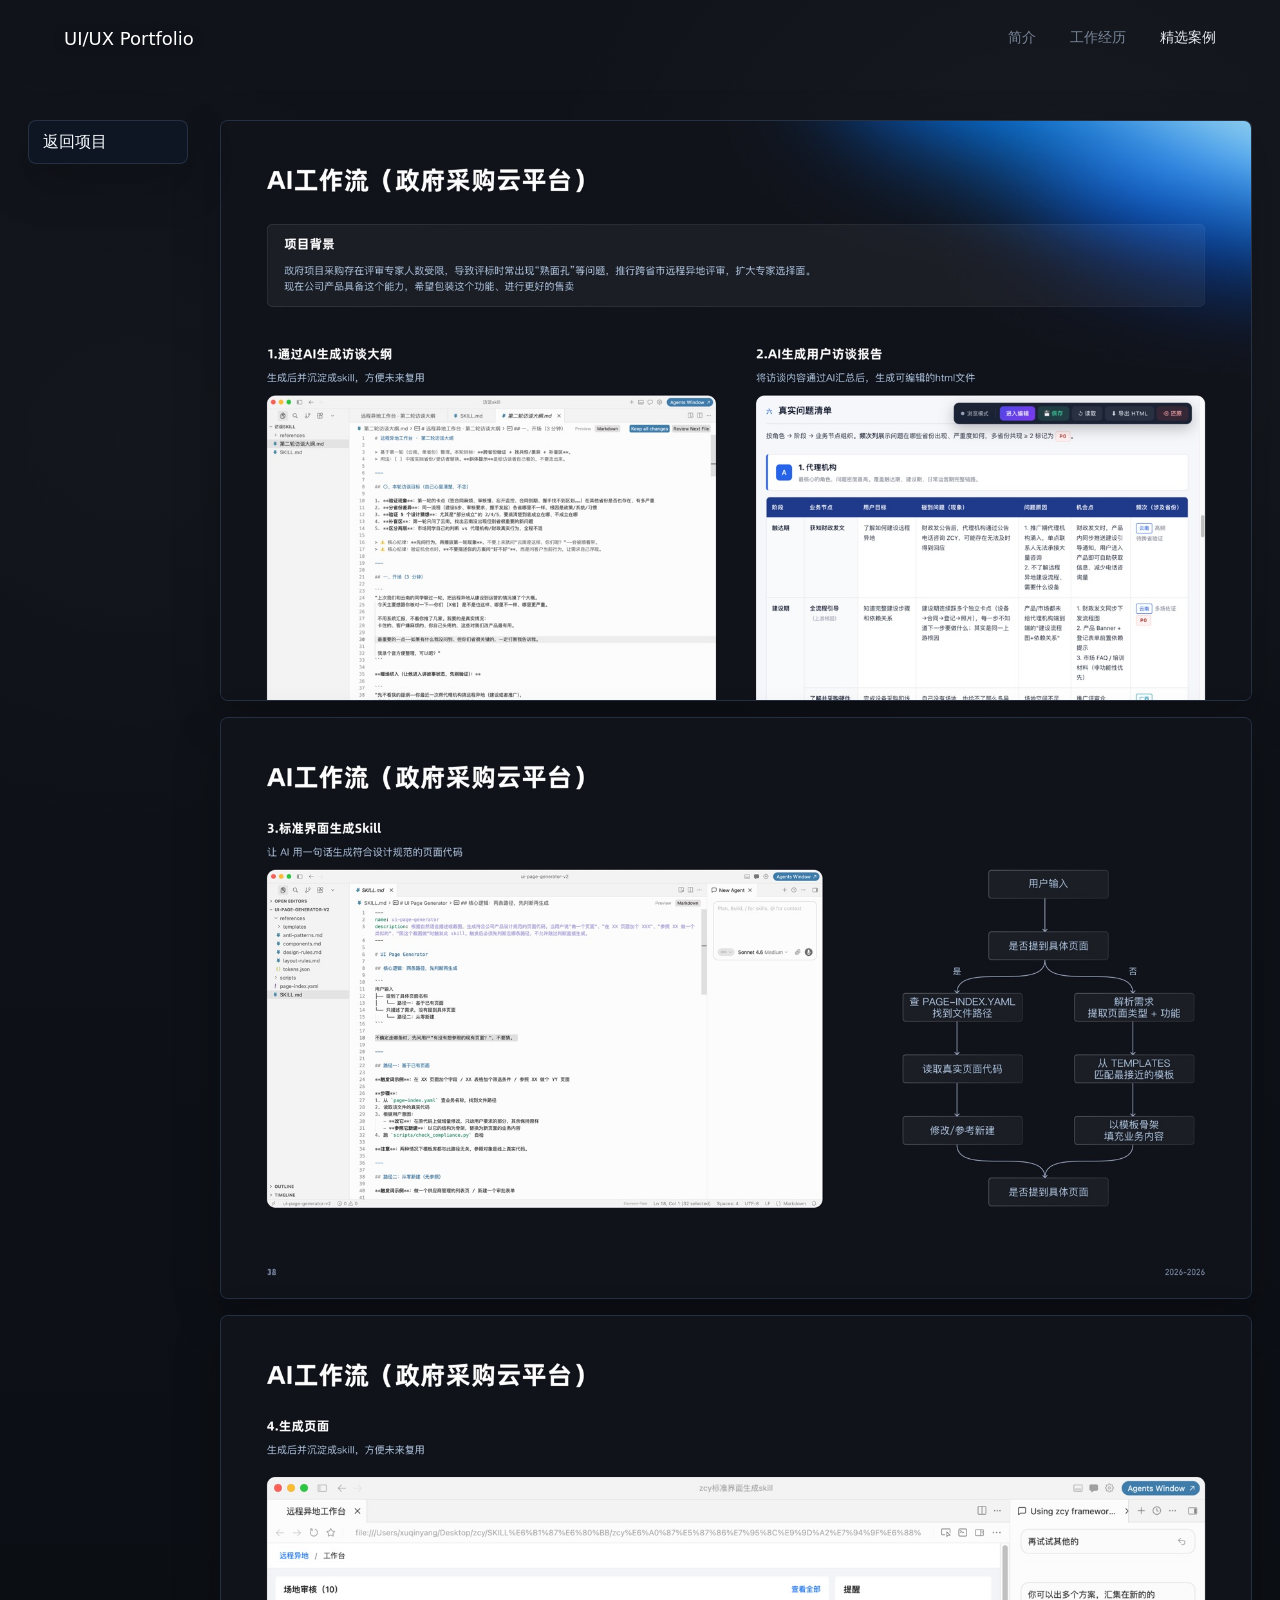
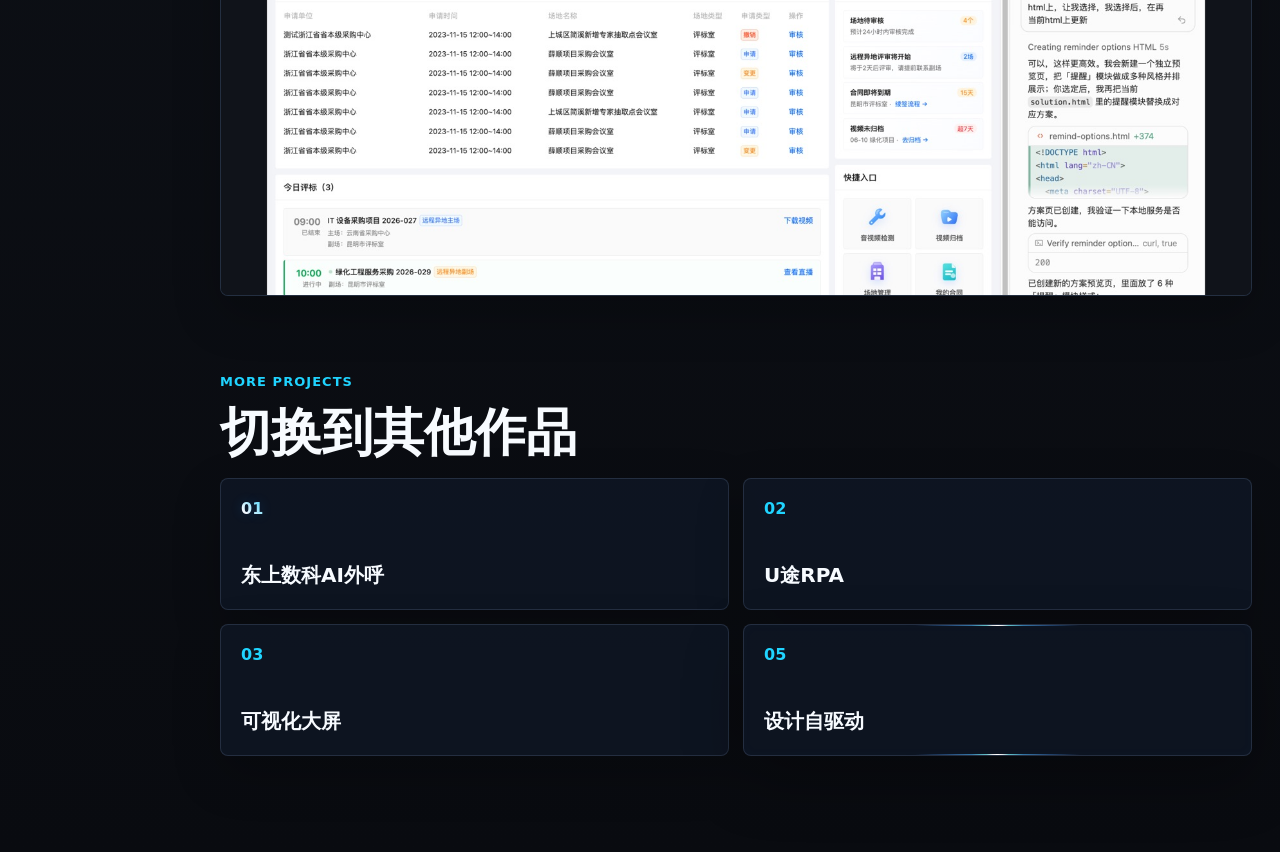
==== project-ai-workflow.html @ 40e62e9a "初始提交：作品集网站" ====
<!doctype html>
<html lang="zh-CN">
  <head>
    <meta charset="UTF-8" />
    <meta name="viewport" content="width=device-width, initial-scale=1.0" />
    <meta name="description" content="AI 工作流设计探索项目详情，展示 AI 生成、协作与提效场景中的体验设计思考。" />
    <title>AI 工作流设计探索｜徐钦阳作品集</title>
    <link rel="stylesheet" href="styles.css" />
  </head>
  <body>
    <div class="site-shell">
      <header class="topbar">
        <a class="brand" href="index.html#top" aria-label="返回首页"><strong>UI/UX Portfolio</strong></a>
        <button class="nav-toggle" type="button" aria-label="打开导航" aria-expanded="false"><span></span><span></span></button>
        <nav class="main-nav" aria-label="页面导航"><a href="index.html#profile">简介</a><a href="index.html#experience">工作经历</a><a href="index.html#cases" class="active">精选案例</a></nav>
      </header>

      <main class="project-page">
        <aside class="project-anchor" aria-label="案例章节">
          <a class="project-back" href="index.html#cases">返回项目</a>
        </aside>
        <div class="project-detail">
          <section class="project-section">
            <button class="project-image-frame" data-original="素材/31.png" type="button" id="project-name"><img src="assets/slides/31.jpg" alt="AI 工作流设计探索一" /></button>
            <button class="project-image-frame" data-original="素材/32.png" type="button"><img src="assets/slides/32.jpg" alt="AI 工作流设计探索二" loading="lazy" /></button>
            <button class="project-image-frame" data-original="素材/33.png" type="button"><img src="assets/slides/33.jpg" alt="AI 工作流设计探索三" loading="lazy" /></button>
          </section>

          <section class="project-switch" id="switch"><div><p class="eyebrow">More Projects</p><h2>切换到其他作品</h2></div><div class="project-switch-grid"><a class="project-switch-card" href="project-bot.html"><span class="gradient-number-preview">01</span><strong>东上数科AI外呼</strong></a><a class="project-switch-card" href="project-rpa.html"><span>02</span><strong>U途RPA</strong></a><a class="project-switch-card" href="project-dashboard.html"><span>03</span><strong>可视化大屏</strong></a><a class="project-switch-card is-next-project" href="project-design-driven.html"><span>05</span><strong>设计自驱动</strong></a></div></section>
        </div>
      </main>
    </div>
    <div class="lightbox" id="lightbox" aria-hidden="true"><button class="lightbox-close" type="button" aria-label="关闭预览">×</button><img alt="" /></div>
    <script src="script.js"></script>
  </body>
</html>
---- styles.css ----
:root {
  color-scheme: dark;
  --bg: #080c13;
  --bg-soft: #0d1420;
  --panel: rgba(16, 24, 39, 0.72);
  --panel-strong: rgba(20, 31, 51, 0.92);
  --line: rgba(156, 187, 226, 0.16);
  --text: #f7fbff;
  --muted: #9fb0c8;
  --subtle: #6f809b;
  --blue: #1d8cff;
  --cyan: #20d4ff;
  --green: #32d98b;
  --orange: #ff9f43;
  --radius: 8px;
  --max: 1180px;
  --hero-max: 1760px;
  --home-gutter: 64px;
  --home-content-max: var(--hero-max);
  --topbar-height: 76px;
  --nav-content-bottom: 56px;
  --project-top-gap: 64px;
  --project-start-top: calc(var(--nav-content-bottom) + var(--project-top-gap));
}

* {
  box-sizing: border-box;
}

html {
  scroll-behavior: smooth;
}

body {
  margin: 0;
  min-width: 320px;
  color: var(--text);
  background:
    radial-gradient(circle at 82% 12%, rgba(255, 255, 255, 0.035), transparent 34rem),
    radial-gradient(circle at 10% 18%, rgba(255, 255, 255, 0.018), transparent 26rem),
    linear-gradient(180deg, #10131a 0%, #0d1016 48%, #090b10 100%);
  font-family:
    Inter, ui-sans-serif, system-ui, -apple-system, BlinkMacSystemFont, "PingFang SC",
    "Microsoft YaHei", sans-serif;
  letter-spacing: 0;
}

button,
a {
  -webkit-tap-highlight-color: transparent;
}

button {
  font: inherit;
}

img {
  display: block;
  max-width: 100%;
}

.site-shell {
  overflow: clip;
}

.topbar {
  position: fixed;
  z-index: 20;
  top: 0;
  left: 0;
  width: 100%;
  height: var(--topbar-height);
  transform: none;
  display: flex;
  align-items: center;
  justify-content: space-between;
  padding: 0 var(--home-gutter);
  border: 0;
  border-radius: 0;
  background: transparent;
  backdrop-filter: blur(0) saturate(100%) contrast(100%);
  -webkit-backdrop-filter: blur(0) saturate(100%) contrast(100%);
  box-shadow: none;
  overflow: hidden;
  isolation: isolate;
  transition:
    background 240ms ease,
    backdrop-filter 240ms ease,
    -webkit-backdrop-filter 240ms ease,
    box-shadow 240ms ease;
}

.topbar::before,
.topbar::after {
  content: "";
  position: absolute;
  pointer-events: none;
}

.topbar::before {
  right: 0;
  bottom: 0;
  left: 0;
  z-index: 1;
  height: 1px;
  background: rgba(180, 214, 255, 0.14);
  opacity: 0;
  transition: opacity 240ms ease;
}

.topbar::after {
  z-index: -1;
  top: -48px;
  left: 30%;
  width: 40%;
  height: 84px;
  border-radius: 999px;
  background: rgba(255, 255, 255, 0.18);
  filter: blur(28px);
  opacity: 0.45;
  transition: opacity 240ms ease;
}

.topbar.is-scrolled {
  background:
    linear-gradient(115deg, rgba(255, 255, 255, 0.075), rgba(72, 128, 190, 0.08) 46%, rgba(24, 67, 132, 0.16)),
    rgba(8, 15, 25, 0.58);
  backdrop-filter: blur(34px) saturate(190%) contrast(112%);
  -webkit-backdrop-filter: blur(34px) saturate(190%) contrast(112%);
  box-shadow:
    0 24px 72px rgba(0, 0, 0, 0.36),
    0 8px 24px rgba(32, 212, 255, 0.06),
    inset 0 1px 0 rgba(180, 220, 255, 0.08),
    inset 0 0 34px rgba(107, 190, 255, 0.09);
}

.topbar.is-scrolled::before {
  opacity: 1;
}

.topbar:not(.is-scrolled)::after {
  opacity: 0;
}

.brand {
  display: inline-flex;
  align-items: center;
  color: var(--text);
  text-decoration: none;
}

.brand strong {
  display: block;
  color: #ffffff;
  font-size: 18px;
  font-weight: 500;
  text-shadow: 0 1px 12px rgba(0, 0, 0, 0.42);
}

.main-nav {
  display: flex;
  gap: 34px;
}

.main-nav a {
  position: relative;
  padding: 8px 0;
  color: rgba(159, 176, 200, 0.72);
  font-size: 14px;
  font-weight: 400;
  text-decoration: none;
  transition: color 180ms ease;
}

.button::before {
  content: "";
  position: absolute;
  z-index: 0;
  top: 50%;
  left: 50%;
  width: 168%;
  height: 230%;
  border-radius: inherit;
  background: linear-gradient(90deg, rgba(156, 247, 223, 0) 0%, rgba(156, 247, 223, 0.46) 42%, rgba(110, 156, 255, 0.56) 64%, rgba(135, 143, 255, 0) 100%);
  filter: blur(10px);
  opacity: 0;
  transform: translate(-50%, -50%) rotate(0deg);
  transition: opacity 220ms ease;
  pointer-events: none;
}

.main-nav a:hover,
.main-nav a.active {
  color: rgba(247, 251, 255, 0.94);
}

.button:hover::before,
.button.primary::before {
  opacity: 1;
  animation: button-light-spin 4.8s linear infinite;
}

.nav-toggle {
  display: none;
  width: 42px;
  height: 42px;
  border: 1px solid var(--line);
  border-radius: var(--radius);
  background: rgba(255, 255, 255, 0.05);
}

.nav-toggle span {
  display: block;
  width: 18px;
  height: 2px;
  margin: 5px auto;
  background: var(--text);
}

.section {
  width: min(calc(100% - (var(--home-gutter) * 2)), var(--home-content-max));
  margin: 0 auto;
  padding: 116px 0;
}

.scroll-anchor {
  position: relative;
  top: -96px;
  display: block;
  height: 0;
  visibility: hidden;
}

.hero {
  width: 100%;
  min-height: 100vh;
  display: flex;
  align-items: stretch;
  padding: 0;
}

.signal-hero {
  position: relative;
  isolation: isolate;
  display: grid;
  grid-template-columns: minmax(430px, 0.72fr) minmax(620px, 1.1fr);
  align-items: center;
  gap: clamp(28px, 4vw, 78px);
  width: min(calc(100% - (var(--home-gutter) * 2)), var(--home-content-max));
  min-height: 100vh;
  padding: 88px 0 68px;
}

.signal-copy {
  position: relative;
  z-index: 5;
  align-self: center;
  display: flex;
  flex-direction: column;
  justify-content: center;
  height: min(100%, calc(100vh - 140px));
  max-height: 760px;
  max-width: 680px;
}

.signal-pill {
  display: inline-flex;
  align-items: center;
  gap: 9px;
  min-height: 30px;
  padding: 0 12px;
  margin-bottom: 24px;
  border: 1px solid rgba(32, 212, 255, 0.22);
  border-radius: 999px;
  color: var(--cyan);
  background: rgba(32, 212, 255, 0.05);
}

.signal-pill span {
  width: 7px;
  height: 7px;
  border-radius: 50%;
  background: var(--cyan);
  box-shadow: 0 0 14px rgba(32, 212, 255, 0.7);
  animation: signal-live 1.8s ease-in-out infinite;
}

.signal-pill strong {
  font-size: 10px;
  font-weight: 900;
  letter-spacing: 0.18em;
}

.signal-copy h1 {
  margin: 0 0 28px;
  color: #f7fbff;
  font-size: 48px;
  line-height: 1.18;
  font-weight: 900;
  letter-spacing: 0.03em;
}

.signal-copy h1 span {
  color: transparent;
  background: linear-gradient(90deg, #f7fbff 0%, #eefaff 42%, #20d4ff 68%, #0b49c8 100%);
  -webkit-background-clip: text;
  background-clip: text;
  text-shadow: 0 0 18px rgba(32, 212, 255, 0.32);
}

.signal-tagline {
  margin: 0 0 28px;
  color: #dcecff;
  font-size: clamp(26px, 2.5vw, 38px);
  line-height: 1.25;
  font-weight: 800;
  letter-spacing: 0.08em;
}

.signal-intro {
  max-width: 520px;
  margin: 0 0 38px;
  color: rgba(159, 176, 200, 0.68);
  font-size: 16px;
  font-weight: 300;
  line-height: 1.62;
}

.signal-actions {
  display: flex;
  flex-wrap: wrap;
  gap: 18px;
  margin-bottom: 0;
}

.signal-actions .button,
.signal-explode {
  min-height: 48px;
  padding: 0 24px;
  border-radius: 4px;
  font-size: 14px;
  font-weight: 400;
  letter-spacing: 0.12em;
  cursor: pointer;
}

.signal-explode {
  border-color: rgba(32, 212, 255, 0.44);
  color: var(--blue);
  background: transparent;
}

.signal-explode:hover {
  color: #031017;
  background: var(--cyan);
}

.signal-proof {
  position: absolute;
  right: 0;
  bottom: 16px;
  left: 0;
  display: flex;
  align-items: baseline;
  justify-content: space-between;
  gap: 16px;
  width: 100%;
  max-width: 520px;
  padding-top: 0;
  margin: 0;
  border-top: 0;
  color: rgba(111, 128, 155, 0.58);
  font-size: 9px;
  font-weight: 400;
  line-height: 1;
  letter-spacing: 0.2em;
  text-transform: uppercase;
}

.signal-stage {
  position: relative;
  transform: translateX(24px);
  display: flex;
  align-items: center;
  justify-content: center;
  height: min(84vh, 860px);
  min-height: 620px;
  border: 0;
  border-radius: 0;
  background: transparent;
  box-shadow: none;
  overflow: visible;
}

.signal-webgl,
.signal-stage-halo,
.signal-stage-grid,
.signal-stage-axis,
.signal-hud {
  position: absolute;
}

.signal-webgl {
  position: absolute;
  inset: 0 -6vw;
  z-index: 2;
  width: auto;
  height: 100%;
  cursor: crosshair;
  pointer-events: none;
}

.signal-webgl canvas {
  width: 100% !important;
  height: 100% !important;
}

.signal-frame {
  position: relative;
  z-index: 4;
  width: min(100%, calc(100vh - 140px));
  max-width: 760px;
  aspect-ratio: 1 / 1;
  border: 1px solid rgba(255, 255, 255, 0.055);
  border-radius: 12px;
  background: transparent;
  overflow: visible;
}

.signal-frame::before,
.signal-frame::after {
  content: "";
  position: absolute;
  pointer-events: none;
  background: rgba(255, 255, 255, 0.025);
}

.signal-frame::before {
  top: 50%;
  left: 0;
  width: 100%;
  height: 1px;
}

.signal-frame::after {
  top: 0;
  left: 50%;
  width: 1px;
  height: 100%;
}

.signal-hud i {
  display: inline-block;
  width: 6px;
  height: 6px;
  border-radius: 50%;
  background: var(--cyan);
}

.signal-stage-grid {
  left: -18%;
  right: -18%;
  bottom: -18%;
  z-index: 2;
  height: 46%;
  background-image:
    linear-gradient(rgba(99, 178, 220, 0.08) 1px, transparent 1px),
    linear-gradient(90deg, rgba(99, 178, 220, 0.08) 1px, transparent 1px);
  background-size: 52px 52px;
  transform: perspective(980px) rotateX(72deg);
  transform-origin: center top;
  mask-image: radial-gradient(ellipse at 50% 50%, black 0%, transparent 70%);
}

.signal-stage-axis {
  z-index: 2;
  pointer-events: none;
  background: rgba(122, 195, 230, 0.06);
  mask-image: linear-gradient(90deg, transparent, black 38%, black 62%, transparent);
}

.signal-stage-axis-x {
  top: 50%;
  left: 0;
  width: 100%;
  height: 1px;
}

.signal-stage-axis-y {
  top: 0;
  left: 50%;
  width: 1px;
  height: 100%;
}

.signal-hud {
  z-index: 5;
  pointer-events: none;
  color: var(--muted);
  font-size: 9px;
  letter-spacing: 0.2em;
  text-transform: uppercase;
}

.signal-hud strong,
.signal-hud span {
  display: block;
}

.signal-hud strong {
  margin-top: 5px;
  color: var(--text);
  font-size: 11px;
  letter-spacing: 0.18em;
}

.signal-hud-top {
  top: 22px;
  left: 24px;
  display: flex;
  align-items: center;
  gap: 10px;
  font-size: 11px;
}

.signal-live-dot {
  width: 7px;
  height: 7px;
  border-radius: 50%;
  background: var(--cyan);
  box-shadow: 0 0 16px rgba(69, 207, 255, 0.72);
  animation: signal-live 1.8s ease-in-out infinite;
}

.signal-hud-footer {
  left: 0;
  right: 0;
  bottom: 0;
  display: flex;
  justify-content: space-between;
  padding: 16px;
  border-top: 0;
  color: rgba(111, 128, 155, 0.58);
  font-size: 9px;
}

.eyebrow {
  margin: 0 0 16px;
  color: var(--cyan);
  font-size: 13px;
  font-weight: 800;
  letter-spacing: 0.08em;
  text-transform: uppercase;
}

h1,
h2,
h3,
p {
  margin-top: 0;
}

h1 {
  margin-bottom: 28px;
  font-size: clamp(64px, 6.2vw, 112px);
  line-height: 1.02;
  letter-spacing: 0;
}

h2 {
  margin-bottom: 16px;
  font-size: clamp(30px, 4vw, 56px);
  line-height: 1.08;
  letter-spacing: 0;
}

h3 {
  margin-bottom: 18px;
  font-size: 22px;
}

.hero-intro,
.section-heading p,
.case-summary,
.highlight-card p,
.timeline-card p,
.contact dl {
  color: var(--muted);
  line-height: 1.8;
}

.hero-intro {
  max-width: 620px;
  font-size: 15px;
}

.hero-tags,
.case-tags,
.skill-list {
  display: flex;
  flex-wrap: wrap;
  gap: 10px;
}

.hero-tags span,
.case-tags span,
.skill-list span {
  border: 1px solid var(--line);
  border-radius: var(--radius);
  color: #c5d6ed;
  background: rgba(255, 255, 255, 0.05);
}

.hero-tags span {
  padding: 10px 14px;
}

.hero-actions {
  display: flex;
  flex-wrap: wrap;
  gap: 12px;
  margin-top: 0;
}

.button {
  position: relative;
  isolation: isolate;
  overflow: hidden;
  display: inline-flex;
  align-items: center;
  min-height: 46px;
  padding: 0 18px;
  border: 1px solid var(--line);
  border-radius: var(--radius);
  color: var(--text);
  text-decoration: none;
  transition:
    border-color 220ms ease,
    background 220ms ease,
    box-shadow 220ms ease,
    transform 220ms ease;
}

.button.primary {
  border-color: rgba(32, 212, 255, 0.56);
  background: linear-gradient(135deg, var(--blue), #0fbde3);
  box-shadow: 0 16px 36px rgba(29, 140, 255, 0.26);
}

.button.ghost {
  background: rgba(255, 255, 255, 0.05);
}

.button:hover {
  transform: translateY(-2px);
  border-color: rgba(176, 222, 255, 0.34);
}

@keyframes button-light-spin {
  to {
    transform: translate(-50%, -50%) rotate(360deg);
  }
}

@keyframes signal-live {
  0%,
  100% {
    opacity: 0.42;
    transform: scale(0.88);
  }
  50% {
    opacity: 1;
    transform: scale(1.12);
  }
}

@keyframes experience-scan {
  0%,
  100% {
    left: -38%;
    opacity: 0;
  }
  18%,
  72% {
    opacity: 0.7;
  }
  92% {
    left: 104%;
    opacity: 0;
  }
}

@keyframes experience-rise {
  to {
    opacity: 1;
    transform: translateY(0);
  }
}

@media (prefers-reduced-motion: reduce) {
  .button:hover::before,
  .button.primary::before,
  .experience-shell.visible .experience-item {
    animation: none;
  }

  .experience-item {
    opacity: 1;
    transform: none;
  }
}

.image-frame,
.profile-shot,
.contact-card,
.gallery-item {
  width: 100%;
  padding: 0;
  border: 1px solid var(--line);
  border-radius: var(--radius);
  color: inherit;
  background: var(--panel);
  cursor: zoom-in;
  overflow: hidden;
  box-shadow: 0 24px 60px rgba(0, 0, 0, 0.32);
}

.image-frame img,
.profile-shot img,
.contact-card img {
  width: 100%;
  aspect-ratio: 16 / 9;
  object-fit: cover;
}

.hero-cover {
  position: relative;
  width: 100%;
  min-height: 100vh;
  border: 0;
  border-radius: 0;
  background:
    radial-gradient(circle at 80% 8%, rgba(29, 140, 255, 0.14), transparent 26rem),
    linear-gradient(180deg, #080d15 0%, #070b12 100%);
  overflow: hidden;
  box-shadow: none;
}

.hero-cover.reveal {
  opacity: 1;
  transform: none;
}

.hero-cover::after {
  content: "";
  position: absolute;
  inset: 0;
  pointer-events: none;
  background:
    linear-gradient(180deg, rgba(255, 255, 255, 0.035), transparent 18%),
    radial-gradient(circle at 12% 16%, rgba(255, 255, 255, 0.08), transparent 18rem);
}

.cover-art {
  position: absolute;
  top: 0;
  left: 0;
  width: 64%;
  height: 100%;
  background:
    radial-gradient(circle at 6% 4%, rgba(222, 255, 255, 0.98), rgba(126, 218, 248, 0.84) 20%, transparent 43%),
    radial-gradient(circle at 40% 62%, rgba(15, 87, 215, 0.92), transparent 49%),
    linear-gradient(112deg, #77e7ff 0%, #178cff 36%, #0640b9 62%, #080d15 100%);
  overflow: hidden;
}

.cover-art::before {
  content: "";
  position: absolute;
  inset: 0;
  background:
    linear-gradient(90deg, transparent 0%, rgba(8, 13, 21, 0.2) 58%, rgba(8, 13, 21, 0.88) 100%),
    radial-gradient(ellipse at 8% 36%, rgba(225, 255, 255, 0.24), transparent 40%);
}

.cover-art::after {
  content: "";
  position: absolute;
  right: -13%;
  bottom: -15%;
  width: 58%;
  height: 74%;
  border-radius: 50%;
  border: 1px solid rgba(187, 220, 255, 0.1);
  transform: rotate(-24deg);
  box-shadow:
    -18px -18px 0 rgba(187, 220, 255, 0.055),
    -36px -36px 0 rgba(187, 220, 255, 0.045),
    -54px -54px 0 rgba(187, 220, 255, 0.038),
    -72px -72px 0 rgba(187, 220, 255, 0.032),
    -90px -90px 0 rgba(187, 220, 255, 0.026),
    -108px -108px 0 rgba(187, 220, 255, 0.022),
    -126px -126px 0 rgba(187, 220, 255, 0.018);
}

.cover-grid {
  position: absolute;
  right: -6%;
  bottom: -12%;
  width: 44%;
  height: 70%;
  opacity: 0.26;
  transform: rotate(-19deg);
  background-image:
    linear-gradient(rgba(184, 218, 255, 0.18) 1px, transparent 1px),
    linear-gradient(90deg, rgba(184, 218, 255, 0.16) 1px, transparent 1px);
  background-size: 28px 28px;
  mask-image: radial-gradient(ellipse at 50% 50%, black 0%, transparent 72%);
}

.cover-title {
  position: absolute;
  z-index: 2;
  top: 34%;
  left: 47.6%;
  color: var(--text);
}

.cover-title .eyebrow {
  display: none;
}

.cover-title h1 {
  margin: 0 0 36px;
  font-size: clamp(72px, 5.8vw, 112px);
  line-height: 1;
  font-weight: 900;
  color: #ffffff;
  -webkit-text-stroke: 1px rgba(255, 255, 255, 0.16);
  text-shadow:
    0 0 1px rgba(255, 255, 255, 0.9),
    0 18px 48px rgba(0, 0, 0, 0.52);
  white-space: nowrap;
}

.cover-subtitle {
  margin: 0;
  color: rgba(255, 255, 255, 0.96);
  -webkit-text-stroke: 0.4px rgba(255, 255, 255, 0.12);
  font-size: clamp(42px, 3.45vw, 66px);
  line-height: 1.1;
  font-weight: 500;
  white-space: nowrap;
  text-shadow: 0 16px 42px rgba(0, 0, 0, 0.36);
}

.cover-qr {
  position: absolute;
  top: 16%;
  right: 6.2%;
  width: 94px;
  height: 94px;
  display: grid;
  grid-template-columns: repeat(2, 1fr);
  gap: 8px;
  padding: 8px;
  opacity: 0.82;
  background:
    linear-gradient(90deg, rgba(180, 220, 255, 0.75) 2px, transparent 2px),
    linear-gradient(rgba(180, 220, 255, 0.75) 2px, transparent 2px);
  background-size: 12px 12px;
  filter: drop-shadow(0 0 12px rgba(126, 196, 255, 0.18));
}

.cover-qr span {
  border: 4px solid rgba(191, 224, 255, 0.9);
  box-shadow: inset 0 0 0 4px #0b1018;
}

.cover-year,
.cover-contact {
  position: absolute;
  z-index: 2;
  bottom: 10.6%;
  color: rgba(159, 176, 200, 0.82);
  font-size: 15px;
  font-weight: 700;
}

.cover-year {
  left: 5.6%;
}

.cover-contact {
  right: 6.2%;
  display: flex;
  gap: 168px;
}

.hero-summary {
  position: absolute;
  z-index: 2;
  left: 58%;
  right: 25%;
  bottom: 12.3%;
  display: none;
  align-items: center;
  justify-content: flex-start;
  opacity: 0.5;
}

.hero-summary .hero-intro {
  position: absolute;
  width: 1px;
  height: 1px;
  padding: 0;
  margin: -1px;
  overflow: hidden;
  clip: rect(0, 0, 0, 0);
  white-space: nowrap;
  border: 0;
}

.hero-summary .hero-tags {
  display: none;
}

.hero-summary .button {
  min-height: 40px;
  padding: 0 14px;
  background: rgba(12, 18, 28, 0.42);
  backdrop-filter: blur(12px);
  -webkit-backdrop-filter: blur(12px);
  font-size: 13px;
}

.hero-summary .button.primary {
  border-color: rgba(32, 212, 255, 0.34);
  background: rgba(29, 140, 255, 0.28);
  box-shadow: none;
}

.overview {
  padding-top: 96px;
}

.section-heading {
  max-width: 780px;
  margin-bottom: 34px;
}

.experience-shell {
  position: relative;
  min-height: auto;
  padding: 0;
  border: 0;
  border-radius: var(--radius);
  background: transparent;
  box-shadow: none;
  overflow: visible;
}

.experience-list {
  position: relative;
  z-index: 1;
  display: grid;
  grid-template-columns: repeat(4, minmax(0, 1fr));
  gap: 16px;
}

.experience-item {
  position: relative;
  min-width: 0;
  min-height: 284px;
  display: flex;
  flex-direction: column;
  padding: 22px;
  border: 1px solid rgba(177, 218, 255, 0.12);
  border-radius: 8px;
  background:
    linear-gradient(180deg, rgba(255, 255, 255, 0.055), transparent 34%),
    rgba(11, 17, 28, 0.62);
  box-shadow:
    inset 0 1px 0 rgba(255, 255, 255, 0.08),
    0 18px 44px rgba(0, 0, 0, 0.24);
  opacity: 0;
  transform: translateY(22px) scale(0.98);
  overflow: hidden;
  transition:
    border-color 220ms ease,
    box-shadow 220ms ease,
    transform 220ms ease,
    background 220ms ease;
}

.experience-item::before {
  content: "";
  position: absolute;
  inset: 0;
  background:
    radial-gradient(circle at 24px 24px, color-mix(in srgb, var(--accent) 24%, transparent), transparent 9rem),
    linear-gradient(135deg, color-mix(in srgb, var(--accent) 18%, transparent), transparent 42%);
  opacity: 0.52;
  pointer-events: none;
}

.experience-item::after {
  content: "";
  position: absolute;
  right: 16px;
  bottom: 16px;
  width: 42%;
  height: 1px;
  background: linear-gradient(90deg, transparent, color-mix(in srgb, var(--accent) 70%, white 10%));
  opacity: 0.52;
}

.experience-shell.visible .experience-item {
  animation: experience-rise 760ms cubic-bezier(0.2, 0.9, 0.2, 1) forwards;
}

.experience-shell.visible .experience-item:nth-child(2) {
  animation-delay: 100ms;
}

.experience-shell.visible .experience-item:nth-child(3) {
  animation-delay: 200ms;
}

.experience-shell.visible .experience-item:nth-child(4) {
  animation-delay: 300ms;
}

.experience-index {
  position: relative;
  z-index: 1;
  display: flex;
  align-items: center;
  justify-content: space-between;
  gap: 14px;
  margin-bottom: 34px;
}

.experience-index span {
  color: color-mix(in srgb, var(--accent) 84%, white 16%);
  font-size: 13px;
  font-weight: 900;
  letter-spacing: 0.18em;
}

.experience-index strong {
  color: rgba(221, 235, 255, 0.7);
  font-size: 13px;
  font-weight: 800;
}

.experience-item h3 {
  position: relative;
  z-index: 1;
  margin: 0 0 18px;
  color: rgba(255, 255, 255, 0.9);
  font-size: clamp(19px, 1.4vw, 24px);
  line-height: 1.28;
}

.experience-item ol {
  position: relative;
  z-index: 1;
  display: grid;
  gap: 10px;
  padding: 0;
  margin: 0;
  list-style: none;
}

.experience-item li {
  color: rgba(201, 213, 232, 0.82);
  font-size: 14px;
  line-height: 1.62;
}

.experience-item li::before {
  content: "";
  display: inline-block;
  width: 5px;
  height: 5px;
  margin-right: 8px;
  border-radius: 50%;
  background: color-mix(in srgb, var(--accent) 74%, white 12%);
  box-shadow: 0 0 14px color-mix(in srgb, var(--accent) 54%, transparent);
  vertical-align: 2px;
}

.experience-item:hover {
  transform: translateY(-6px);
  border-color: color-mix(in srgb, var(--accent) 44%, rgba(255, 255, 255, 0.18));
  background:
    linear-gradient(180deg, rgba(255, 255, 255, 0.08), transparent 38%),
    rgba(13, 21, 34, 0.78);
  box-shadow:
    inset 0 1px 0 rgba(255, 255, 255, 0.12),
    0 28px 68px rgba(0, 0, 0, 0.34),
    0 0 42px color-mix(in srgb, var(--accent) 18%, transparent);
}

.experience-item:hover h3 {
  color: #ffffff;
}

.highlight-card,
.case-card,
.case-panel {
  border: 1px solid var(--line);
  border-radius: var(--radius);
  background: var(--panel);
  box-shadow: 0 22px 58px rgba(0, 0, 0, 0.24);
}

.case-tags span {
  padding: 9px 12px;
  font-size: 13px;
}

.project-grid {
  display: grid;
  grid-template-columns: repeat(2, minmax(0, 1fr));
  gap: 20px;
}

.project-card {
  position: relative;
  min-height: 360px;
  display: flex;
  flex-direction: column;
  justify-content: flex-start;
  padding: 32px;
  border: 1px solid rgba(166, 195, 232, 0.14);
  border-radius: var(--radius);
  color: var(--text);
  text-decoration: none;
  background:
    linear-gradient(145deg, rgba(255, 255, 255, 0.075), rgba(255, 255, 255, 0.018) 32%, rgba(32, 212, 255, 0.035) 100%),
    rgba(11, 17, 28, 0.86);
  overflow: hidden;
  box-shadow:
    inset 0 1px 0 rgba(255, 255, 255, 0.09),
    0 24px 60px rgba(0, 0, 0, 0.32);
  transition:
    border-color 220ms ease,
    background 220ms ease,
    transform 220ms ease,
    box-shadow 220ms ease;
}

.project-card:hover {
  transform: translateY(-4px);
  border-color: color-mix(in srgb, var(--accent, var(--cyan)) 48%, rgba(255, 255, 255, 0.18));
  background:
    linear-gradient(145deg, rgba(255, 255, 255, 0.095), rgba(255, 255, 255, 0.022) 34%, color-mix(in srgb, var(--accent, var(--cyan)) 8%, transparent) 100%),
    rgba(12, 19, 31, 0.92);
  box-shadow:
    inset 0 1px 0 rgba(255, 255, 255, 0.12),
    0 28px 78px rgba(0, 0, 0, 0.44),
    0 0 52px color-mix(in srgb, var(--accent, var(--cyan)) 16%, transparent);
}

.project-card::before {
  content: "";
  position: absolute;
  z-index: 0;
  pointer-events: none;
}

.project-card::before {
  right: 24px;
  bottom: 24px;
  width: min(44%, 240px);
  aspect-ratio: 1;
  border: 1px solid rgba(207, 224, 244, 0.12);
  border-radius: 50%;
  background:
    linear-gradient(rgba(207, 224, 244, 0.07) 1px, transparent 1px),
    linear-gradient(90deg, rgba(207, 224, 244, 0.07) 1px, transparent 1px);
  background-size: 22px 22px;
  mask-image: linear-gradient(135deg, transparent 0%, black 28%, black 68%, transparent 100%);
  opacity: 0.42;
}

.project-card .project-meta,
.project-card h3,
.project-card p,
.project-card .project-tags {
  position: relative;
  z-index: 1;
}

.project-meta {
  display: flex;
  align-items: flex-start;
  justify-content: space-between;
  gap: 28px;
  margin-bottom: clamp(32px, 3.6vw, 46px);
  color: color-mix(in srgb, var(--accent, var(--cyan)) 74%, #ffffff 10%);
  font-size: 16px;
  font-weight: 400;
  line-height: 1.45;
  text-transform: uppercase;
}

.project-meta span:first-child {
  color: rgba(201, 213, 232, 0.58);
  font-size: inherit;
  font-weight: inherit;
  line-height: inherit;
  letter-spacing: 0;
}

.project-meta span:last-child {
  max-width: 220px;
  color: rgba(201, 213, 232, 0.58);
  font-size: inherit;
  font-weight: inherit;
  line-height: inherit;
  text-align: right;
}

.project-card h3 {
  max-width: 620px;
  margin-bottom: 18px;
  color: #ffffff;
  font-size: 32px;
  line-height: 1.08;
  letter-spacing: 0;
}

.project-card p {
  max-width: 620px;
  margin-bottom: 24px;
  color: rgba(201, 213, 232, 0.76);
  font-size: 16px;
  line-height: 1.78;
}

.project-tags {
  display: flex;
  flex-wrap: wrap;
  gap: 10px;
  margin-top: 0;
}

.project-tags span {
  padding: 9px 12px;
  border: 1px solid rgba(201, 213, 232, 0.14);
  border-radius: 2px;
  color: rgba(230, 242, 255, 0.84);
  background: rgba(255, 255, 255, 0.055);
  font-size: 12px;
}

.case-tabs {
  display: grid;
  grid-template-columns: repeat(3, 1fr);
  gap: 14px;
  margin-bottom: 34px;
}

.case-tab {
  padding: 18px;
  border: 1px solid var(--line);
  border-radius: var(--radius);
  color: var(--muted);
  text-align: left;
  background: rgba(255, 255, 255, 0.04);
  cursor: pointer;
}

.case-tab strong,
.case-tab span {
  display: block;
}

.case-tab strong {
  margin-bottom: 7px;
  color: var(--text);
  font-size: 17px;
}

.case-tab span {
  font-size: 13px;
}

.case-tab.active {
  border-color: rgba(32, 212, 255, 0.52);
  background: linear-gradient(135deg, rgba(29, 140, 255, 0.3), rgba(255, 255, 255, 0.05));
}

.case-list {
  display: grid;
  gap: 42px;
}

.case-card {
  display: grid;
  grid-template-columns: minmax(280px, 0.48fr) minmax(0, 1fr);
  gap: 0;
  overflow: hidden;
}

.case-sidebar {
  padding: 32px;
  border-right: 1px solid var(--line);
  background: rgba(255, 255, 255, 0.035);
}

.case-number {
  color: var(--cyan);
  font-weight: 800;
}

.case-meta {
  display: grid;
  gap: 12px;
  margin: 24px 0;
}

.case-meta div {
  display: flex;
  justify-content: space-between;
  gap: 18px;
  padding-bottom: 12px;
  border-bottom: 1px solid var(--line);
  color: var(--muted);
  font-size: 14px;
}

.case-meta strong {
  color: var(--text);
  text-align: right;
}

.case-content {
  padding: 32px;
}

.case-hero-grid {
  display: grid;
  grid-template-columns: 1fr 0.65fr;
  gap: 16px;
  align-items: stretch;
  margin-bottom: 18px;
}

.case-main-image,
.crop-card {
  position: relative;
  min-height: 280px;
  border: 1px solid var(--line);
  border-radius: var(--radius);
  overflow: hidden;
  background: #101722;
  cursor: zoom-in;
}

.case-main-image img,
.crop-card img {
  width: 100%;
  height: 100%;
  object-fit: cover;
}

.case-main-image img {
  aspect-ratio: 16 / 9;
}

.crop-card img {
  position: absolute;
  inset: 0;
  max-width: none;
}

.crop-card figcaption,
.case-main-image span,
.gallery-item span {
  position: absolute;
  left: 12px;
  bottom: 12px;
  padding: 7px 10px;
  border-radius: var(--radius);
  color: var(--text);
  background: rgba(6, 10, 17, 0.76);
  backdrop-filter: blur(10px);
  font-size: 12px;
}

.highlight-grid {
  display: grid;
  grid-template-columns: repeat(3, 1fr);
  gap: 14px;
  margin-top: 20px;
}

.highlight-card {
  padding: 20px;
}

.highlight-card b {
  display: inline-flex;
  margin-bottom: 10px;
  color: var(--cyan);
}

.highlight-card p {
  margin-bottom: 0;
  font-size: 14px;
}

.process-strip {
  display: grid;
  grid-template-columns: repeat(4, 1fr);
  gap: 12px;
  margin-top: 18px;
}

.process-strip button {
  position: relative;
  min-height: 110px;
  padding: 0;
  border: 1px solid var(--line);
  border-radius: var(--radius);
  background: #101722;
  overflow: hidden;
  cursor: zoom-in;
}

.process-strip img {
  width: 100%;
  height: 100%;
  object-fit: cover;
}

.process-strip span {
  position: absolute;
  left: 8px;
  bottom: 8px;
  padding: 5px 8px;
  border-radius: var(--radius);
  color: var(--text);
  background: rgba(6, 10, 17, 0.72);
  font-size: 12px;
}

.gallery-grid {
  display: grid;
  grid-template-columns: repeat(4, 1fr);
  gap: 16px;
}

.gallery-item {
  position: relative;
  aspect-ratio: 16 / 9;
}

.gallery-item img {
  width: 100%;
  height: 100%;
  object-fit: cover;
  transition: transform 220ms ease;
}

.gallery-item:hover img {
  transform: scale(1.035);
}

.contact {
  min-height: 78vh;
  display: grid;
  grid-template-columns: minmax(0, 0.75fr) minmax(360px, 1fr);
  gap: 42px;
  align-items: center;
}

.contact h2 {
  max-width: 620px;
  font-size: clamp(44px, 7vw, 96px);
}

.contact dl {
  display: grid;
  gap: 12px;
  margin: 36px 0 0;
  font-size: 20px;
}

.contact dl div {
  display: flex;
  gap: 14px;
}

.contact dt {
  color: var(--subtle);
}

.contact dd {
  margin: 0;
  color: var(--text);
}

.project-page {
  width: calc(100% - 56px);
  display: grid;
  grid-template-columns: 160px minmax(0, 1fr);
  gap: 32px;
  margin: 0 auto;
  padding: var(--project-start-top) 0 96px;
}

.project-anchor {
  position: sticky;
  top: var(--project-start-top);
  align-self: start;
  display: grid;
  gap: 14px;
}

.project-back,
.project-anchor nav,
.project-image-frame,
.project-switch-card {
  border: 1px solid var(--line);
  border-radius: var(--radius);
  background: var(--panel);
  box-shadow: 0 18px 48px rgba(0, 0, 0, 0.22);
}

.project-back {
  display: inline-flex;
  align-items: center;
  min-height: 44px;
  padding: 0 14px;
  color: var(--text);
  text-decoration: none;
}

.project-anchor nav {
  display: grid;
  padding: 10px;
}

.project-anchor a {
  border-radius: var(--radius);
}

.project-anchor-group {
  padding: 11px 12px;
  color: var(--muted);
  font-size: 14px;
  font-weight: 400;
  letter-spacing: 0;
}

.project-anchor nav a {
  padding: 11px 12px;
  color: var(--muted);
  font-size: 14px;
  text-decoration: none;
}

.project-anchor nav a:hover,
.project-anchor nav a.active {
  color: var(--text);
  background: rgba(82, 116, 163, 0.14);
  box-shadow: inset 0 1px 0 rgba(150, 205, 255, 0.05);
}

.project-anchor nav a:hover {
  background: rgba(82, 116, 163, 0.18);
}

.project-anchor nav a.project-anchor-child {
  padding-left: 36px;
}

.project-detail {
  display: grid;
  gap: 30px;
}

.project-section {
  display: grid;
  gap: 16px;
  scroll-margin-top: 108px;
}

.project-section-title {
  display: flex;
  align-items: baseline;
  gap: 14px;
  padding-top: 0;
}

.project-section-title span {
  color: var(--cyan);
  font-weight: 800;
}

.project-section-title h2 {
  margin-bottom: 0;
  font-size: clamp(26px, 3vw, 42px);
}

.project-image-frame {
  width: 100%;
  padding: 0;
  color: inherit;
  cursor: zoom-in;
  overflow: hidden;
  scroll-margin-top: 112px;
}

.project-image-frame img {
  width: 100%;
  aspect-ratio: 16 / 9;
  object-fit: cover;
  transition: transform 220ms ease;
}

.project-image-frame:hover img {
  transform: scale(1.018);
}

.project-switch {
  display: grid;
  gap: 18px;
  padding-top: 48px;
  scroll-margin-top: 108px;
}

.project-switch h2 {
  margin-bottom: 0;
}

.project-switch-grid {
  display: grid;
  grid-template-columns: repeat(2, 1fr);
  gap: 14px;
}

.project-switch-card {
  position: relative;
  isolation: isolate;
  min-height: 132px;
  display: flex;
  flex-direction: column;
  justify-content: space-between;
  padding: 20px;
  color: var(--text);
  text-decoration: none;
  transition:
    border-color 220ms ease,
    transform 220ms ease;
}

.project-switch-card > * {
  position: relative;
  z-index: 1;
}

.project-switch-card:hover {
  transform: translateY(-3px);
  border-color: rgba(32, 212, 255, 0.48);
}

.project-switch-card.is-next-project {
  overflow: hidden;
  border-color: var(--line);
  background: var(--panel);
  --beam-x: 50%;
  --beam-y: 0px;
  --beam-x-opposite: 50%;
  --beam-y-opposite: 100%;
  box-shadow:
    0 24px 60px rgba(0, 0, 0, 0.3),
    inset 0 0 12px rgba(29, 140, 255, 0.025);
}

.project-switch-card.is-next-project::after {
  content: "";
  position: absolute;
  z-index: 0;
  inset: 0;
  padding: 1px;
  border-radius: inherit;
  pointer-events: none;
  background:
    radial-gradient(
      circle at var(--beam-x) var(--beam-y),
      rgb(255, 255, 255) 0,
      rgb(255, 255, 255) 1px,
      rgba(245, 253, 255, 0.92) 2px,
      rgba(96, 224, 255, 0.58) 11px,
      rgba(29, 140, 255, 0.42) 26px,
      rgba(18, 107, 255, 0.22) 52px,
      rgba(18, 107, 255, 0) 82px
    ),
    radial-gradient(
      circle at var(--beam-x-opposite) var(--beam-y-opposite),
      rgb(255, 255, 255) 0,
      rgb(255, 255, 255) 1px,
      rgba(245, 253, 255, 0.92) 2px,
      rgba(96, 224, 255, 0.58) 11px,
      rgba(29, 140, 255, 0.42) 26px,
      rgba(18, 107, 255, 0.22) 52px,
      rgba(18, 107, 255, 0) 82px
    );
  filter: brightness(1.22) drop-shadow(0 0 3px rgba(255, 255, 255, 0.92)) drop-shadow(0 0 10px rgba(18, 107, 255, 0.36));
  animation: next-project-border-light 5.6s linear infinite;
  -webkit-mask:
    linear-gradient(#000 0 0) content-box,
    linear-gradient(#000 0 0);
  -webkit-mask-composite: xor;
  mask:
    linear-gradient(#000 0 0) content-box,
    linear-gradient(#000 0 0);
  mask-composite: exclude;
}

.project-switch-card.is-next-project:hover {
  transform: translateY(-3px);
  border-color: var(--line);
}

.project-switch-card span {
  color: var(--cyan);
  font-weight: 800;
}

.project-switch-card span.gradient-number-preview {
  color: transparent;
  background: linear-gradient(45deg, #ffffff 0%, #ffffff 2%, #20d4ff 10%, #1d8cff 28%, #126bff 100%);
  -webkit-background-clip: text;
  background-clip: text;
  text-shadow: 0 0 12px rgba(29, 140, 255, 0.24);
}

.project-switch-card strong {
  font-size: 20px;
}

@property --beam-x {
  syntax: "<percentage>";
  inherits: false;
  initial-value: 50%;
}

@property --beam-y {
  syntax: "<percentage>";
  inherits: false;
  initial-value: 0%;
}

@property --beam-x-opposite {
  syntax: "<percentage>";
  inherits: false;
  initial-value: 50%;
}

@property --beam-y-opposite {
  syntax: "<percentage>";
  inherits: false;
  initial-value: 100%;
}

@keyframes next-project-border-light {
  0% {
    --beam-x: 50%;
    --beam-y: 0%;
    --beam-x-opposite: 50%;
    --beam-y-opposite: 100%;
  }

  12.5% {
    --beam-x: 100%;
    --beam-y: 0%;
    --beam-x-opposite: 0%;
    --beam-y-opposite: 100%;
  }

  25% {
    --beam-x: 100%;
    --beam-y: 50%;
    --beam-x-opposite: 0%;
    --beam-y-opposite: 50%;
  }

  37.5% {
    --beam-x: 100%;
    --beam-y: 100%;
    --beam-x-opposite: 0%;
    --beam-y-opposite: 0%;
  }

  50% {
    --beam-x: 50%;
    --beam-y: 100%;
    --beam-x-opposite: 50%;
    --beam-y-opposite: 0%;
  }

  62.5% {
    --beam-x: 0%;
    --beam-y: 100%;
    --beam-x-opposite: 100%;
    --beam-y-opposite: 0%;
  }

  75% {
    --beam-x: 0%;
    --beam-y: 50%;
    --beam-x-opposite: 100%;
    --beam-y-opposite: 50%;
  }

  87.5% {
    --beam-x: 0%;
    --beam-y: 0%;
    --beam-x-opposite: 100%;
    --beam-y-opposite: 100%;
  }

  100% {
    --beam-x: 50%;
    --beam-y: 0%;
    --beam-x-opposite: 50%;
    --beam-y-opposite: 100%;
  }
}

@media (prefers-reduced-motion: reduce) {
  .project-switch-card.is-next-project::after {
    animation: none;
    background: rgba(18, 107, 255, 0.16);
    filter: none;
  }
}

.lightbox {
  position: fixed;
  z-index: 50;
  inset: 0;
  display: none;
  align-items: center;
  justify-content: center;
  padding: 56px 24px 24px;
  background: rgba(2, 5, 10, 0.9);
}

.lightbox.open {
  display: flex;
}

.lightbox img {
  max-width: min(100%, 1440px);
  max-height: calc(100vh - 88px);
  border-radius: var(--radius);
  box-shadow: 0 24px 80px rgba(0, 0, 0, 0.55);
}

.lightbox-close {
  position: absolute;
  top: 18px;
  right: 24px;
  width: 42px;
  height: 42px;
  border: 1px solid var(--line);
  border-radius: var(--radius);
  color: var(--text);
  background: rgba(255, 255, 255, 0.08);
  font-size: 28px;
  line-height: 1;
  cursor: pointer;
}

.reveal {
  opacity: 0;
  transform: translateY(18px);
  transition:
    opacity 560ms ease,
    transform 560ms ease;
}

.reveal.visible {
  opacity: 1;
  transform: translateY(0);
}

@media (max-width: 980px) {
  :root {
    --home-gutter: 20px;
    --home-content-max: var(--max);
  }

  .hero,
  .case-card,
  .project-page {
    grid-template-columns: 1fr;
  }

  .hero {
    gap: 28px;
  }

  .signal-hero {
    grid-template-columns: 1fr;
    gap: 42px;
    min-height: auto;
    padding: 116px 0 72px;
  }

  .signal-copy {
    display: block;
    max-width: 720px;
  }

  .signal-copy h1 {
    font-size: 48px;
  }

  .signal-tagline {
    font-size: clamp(24px, 5vw, 34px);
  }

  .signal-intro {
    max-width: 680px;
    font-size: 16px;
  }

  .signal-stage {
    transform: none;
    height: 56vh;
    min-height: 460px;
  }

  .signal-frame {
    width: min(100%, calc(60vh - 48px));
  }

  h1 {
    max-width: 8.4em;
    font-size: clamp(50px, 10vw, 86px);
  }

  .case-sidebar {
    border-right: 0;
    border-bottom: 1px solid var(--line);
  }

  .case-tabs,
  .highlight-grid {
    grid-template-columns: repeat(2, 1fr);
  }

  .experience-shell {
    min-height: auto;
  }

  .experience-list {
    grid-template-columns: repeat(2, minmax(0, 1fr));
  }

  .project-anchor {
    position: static;
    order: -1;
    width: 160px;
  }

  .project-anchor nav {
    grid-template-columns: 1fr;
  }

  .case-hero-grid {
    grid-template-columns: 1fr;
  }
}

@media (max-width: 720px) {
  :root {
    --home-gutter: 14px;
    --topbar-height: 64px;
    --nav-content-bottom: 53px;
  }

  .topbar {
    width: 100%;
    margin-top: 0;
  }

  .nav-toggle {
    display: block;
  }

  .main-nav {
    position: absolute;
    top: calc(100% + 8px);
    right: 0;
    display: none;
    width: min(280px, calc(100vw - 20px));
    padding: 8px;
    border: 1px solid var(--line);
    border-radius: var(--radius);
    background: rgba(7, 11, 18, 0.94);
  }

  .main-nav.open {
    display: grid;
  }

  .main-nav a {
    padding: 12px;
  }

  .section {
    padding: 76px 0;
  }

  .hero {
    min-height: auto;
    padding-top: 118px;
  }

  .signal-hero {
    padding: 112px 0 56px;
  }

  .signal-copy h1 {
    margin-bottom: 20px;
    font-size: 44px;
  }

  .signal-tagline {
    margin-bottom: 22px;
    font-size: 23px;
  }

  .signal-intro {
    margin-bottom: 28px;
    font-size: 15px;
    line-height: 1.78;
  }

  .signal-actions {
    gap: 12px;
    margin-bottom: 24px;
  }

  .signal-actions .button {
    min-height: 48px;
    padding: 0 18px;
    font-size: 12px;
  }

  .signal-proof {
    display: grid;
    justify-content: start;
    font-size: 9px;
    line-height: 1.7;
  }

  .signal-stage {
    height: 46vh;
    min-height: 340px;
  }

  .signal-hud-footer {
    padding: 12px;
    font-size: 8px;
  }


  h1 {
    max-width: 100%;
    font-size: clamp(44px, 15vw, 64px);
    line-height: 1.08;
  }

  .hero-intro {
    font-size: 16px;
  }

  .project-grid,
  .case-tabs,
  .highlight-grid,
  .process-strip,
  .project-switch-grid {
    grid-template-columns: 1fr;
  }

  .experience-list {
    grid-template-columns: 1fr;
  }

  .experience-index strong {
    font-size: 13px;
  }

  .project-page {
    width: min(calc(100% - 28px), var(--max));
  }

  .project-anchor nav {
    grid-template-columns: 1fr;
  }

  .case-sidebar,
  .case-content {
    padding: 20px;
  }

  .case-main-image,
  .crop-card {
    min-height: 210px;
  }
}
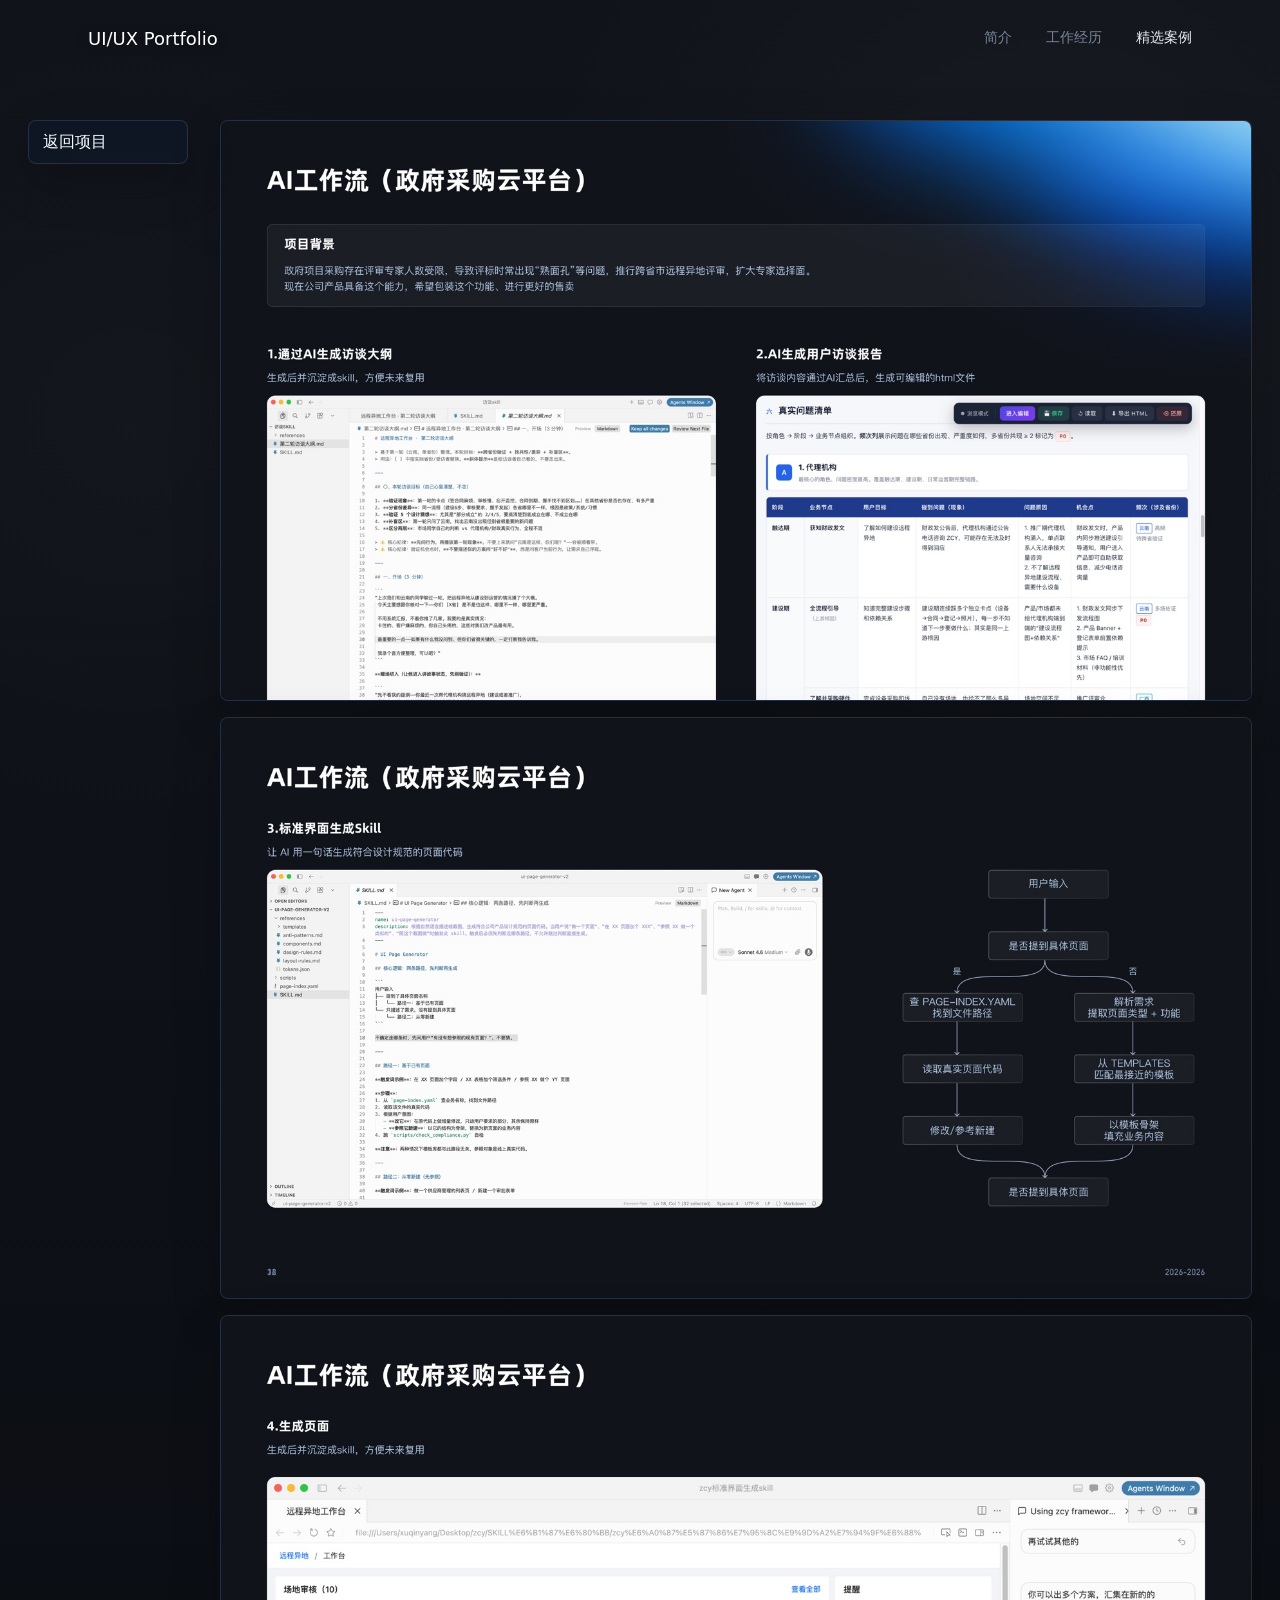
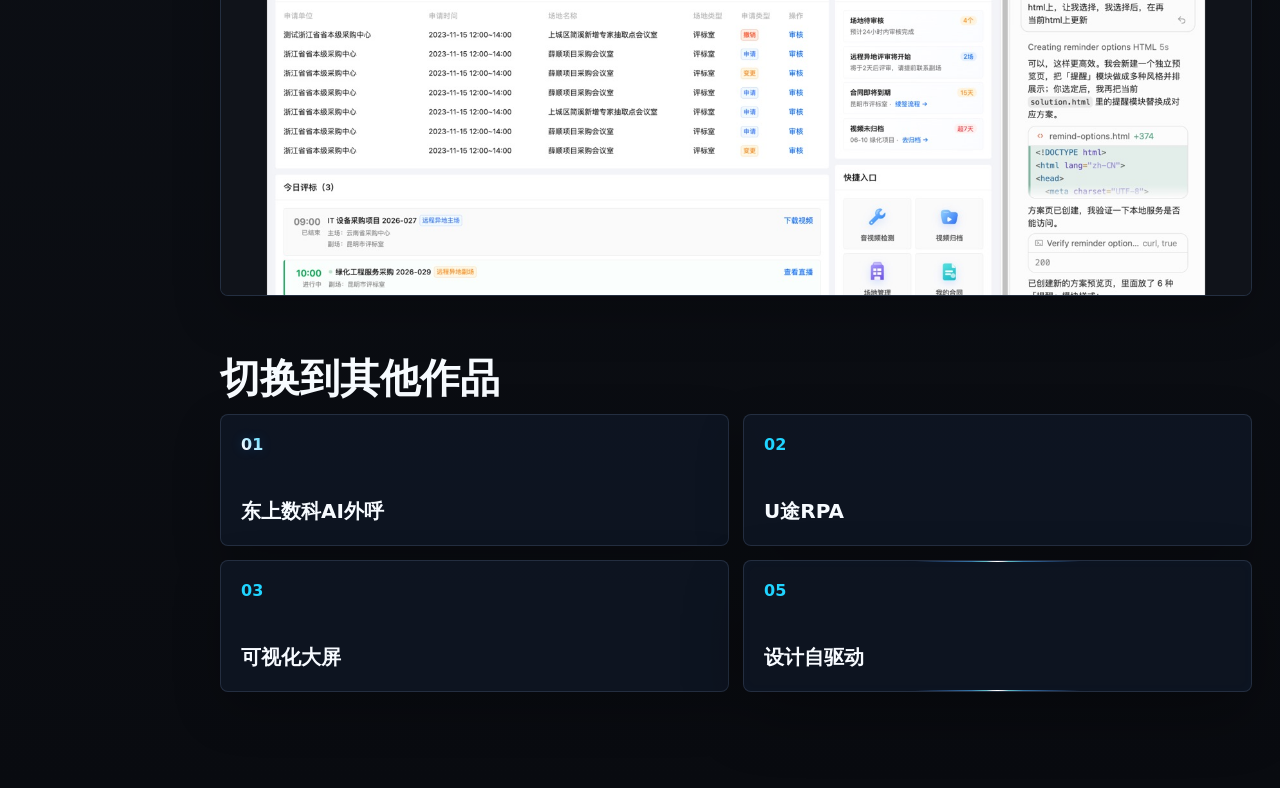
==== commit 670e6464: "sync from backup: update portfolio pages, styles, and add portfolio-uiux module" ====
--- a/project-ai-workflow.html
+++ b/project-ai-workflow.html
@@ -26,7 +26,7 @@
             <button class="project-image-frame" data-original="素材/33.png" type="button"><img src="assets/slides/33.jpg" alt="AI 工作流设计探索三" loading="lazy" /></button>
           </section>
 
-          <section class="project-switch" id="switch"><div><p class="eyebrow">More Projects</p><h2>切换到其他作品</h2></div><div class="project-switch-grid"><a class="project-switch-card" href="project-bot.html"><span class="gradient-number-preview">01</span><strong>东上数科AI外呼</strong></a><a class="project-switch-card" href="project-rpa.html"><span>02</span><strong>U途RPA</strong></a><a class="project-switch-card" href="project-dashboard.html"><span>03</span><strong>可视化大屏</strong></a><a class="project-switch-card is-next-project" href="project-design-driven.html"><span>05</span><strong>设计自驱动</strong></a></div></section>
+          <section class="project-switch" id="switch"><div><h2>切换到其他作品</h2></div><div class="project-switch-grid"><a class="project-switch-card" href="project-bot.html"><span class="gradient-number-preview">01</span><strong>东上数科AI外呼</strong></a><a class="project-switch-card" href="project-rpa.html"><span>02</span><strong>U途RPA</strong></a><a class="project-switch-card" href="project-dashboard.html"><span>03</span><strong>可视化大屏</strong></a><a class="project-switch-card is-next-project" href="project-design-driven.html"><span>05</span><strong>设计自驱动</strong></a></div></section>
         </div>
       </main>
     </div>
--- a/styles.css
+++ b/styles.css
@@ -15,7 +15,7 @@
   --radius: 8px;
   --max: 1180px;
   --hero-max: 1760px;
-  --home-gutter: 64px;
+  --home-gutter: 88px;
   --home-content-max: var(--hero-max);
   --topbar-height: 76px;
   --nav-content-bottom: 56px;
@@ -103,7 +103,7 @@
   left: 0;
   z-index: 1;
   height: 1px;
-  background: rgba(180, 214, 255, 0.14);
+  background: rgba(255, 255, 255, 0.08);
   opacity: 0;
   transition: opacity 240ms ease;
 }
@@ -123,15 +123,14 @@
 
 .topbar.is-scrolled {
   background:
-    linear-gradient(115deg, rgba(255, 255, 255, 0.075), rgba(72, 128, 190, 0.08) 46%, rgba(24, 67, 132, 0.16)),
-    rgba(8, 15, 25, 0.58);
-  backdrop-filter: blur(34px) saturate(190%) contrast(112%);
-  -webkit-backdrop-filter: blur(34px) saturate(190%) contrast(112%);
+    linear-gradient(115deg, rgba(255, 255, 255, 0.04), rgba(255, 255, 255, 0.02) 46%, rgba(255, 255, 255, 0.05)),
+    rgba(6, 9, 14, 0.45);
+  backdrop-filter: blur(28px) saturate(120%) contrast(110%);
+  -webkit-backdrop-filter: blur(28px) saturate(120%) contrast(110%);
   box-shadow:
-    0 24px 72px rgba(0, 0, 0, 0.36),
-    0 8px 24px rgba(32, 212, 255, 0.06),
-    inset 0 1px 0 rgba(180, 220, 255, 0.08),
-    inset 0 0 34px rgba(107, 190, 255, 0.09);
+    0 24px 72px rgba(0, 0, 0, 0.45),
+    0 8px 24px rgba(0, 0, 0, 0.2),
+    inset 0 1px 0 rgba(255, 255, 255, 0.06);
 }
 
 .topbar.is-scrolled::before {
@@ -223,12 +222,24 @@
   padding: 116px 0;
 }
 
+#experience {
+  padding-top: 40px;
+}
+
+#cases {
+  padding-top: 20px;
+}
+
 .scroll-anchor {
   position: relative;
   top: -96px;
   display: block;
   height: 0;
   visibility: hidden;
+}
+
+.cases {
+  padding-top: 0;
 }
 
 .hero {
@@ -298,9 +309,11 @@
   line-height: 1.18;
   font-weight: 900;
   letter-spacing: 0.03em;
+  white-space: nowrap;
 }
 
 .signal-copy h1 span {
+  white-space: nowrap;
   color: transparent;
   background: linear-gradient(90deg, #f7fbff 0%, #eefaff 42%, #20d4ff 68%, #0b49c8 100%);
   -webkit-background-clip: text;
@@ -324,6 +337,13 @@
   font-size: 16px;
   font-weight: 300;
   line-height: 1.62;
+}
+
+.signal-copy h1,
+.signal-copy .signal-intro,
+.signal-copy .signal-actions,
+.signal-copy .signal-proof {
+  transform: translateY(-40px);
 }
 
 .signal-actions {
@@ -348,42 +368,110 @@
   border-color: rgba(32, 212, 255, 0.44);
   color: var(--blue);
   background: transparent;
+  --beam-x: 50%;
+  --beam-y: 0%;
+  --beam-x-opposite: 50%;
+  --beam-y-opposite: 100%;
+}
+
+.signal-explode span {
+  position: relative;
+  z-index: 2;
+}
+
+.signal-explode::after {
+  content: "";
+  position: absolute;
+  z-index: 1;
+  inset: 0;
+  padding: 1px;
+  border-radius: inherit;
+  pointer-events: none;
+  background:
+    radial-gradient(
+      circle at var(--beam-x) var(--beam-y),
+      rgb(255, 255, 255) 0,
+      rgb(255, 255, 255) 0.5px,
+      rgba(210, 244, 255, 0.84) 1px,
+      rgba(64, 202, 255, 0.68) 6px,
+      rgba(29, 140, 255, 0.46) 14px,
+      rgba(0, 84, 255, 0.12) 24px,
+      rgba(0, 84, 255, 0) 30px
+    ),
+    radial-gradient(
+      circle at var(--beam-x-opposite) var(--beam-y-opposite),
+      rgb(255, 255, 255) 0,
+      rgb(255, 255, 255) 0.5px,
+      rgba(210, 244, 255, 0.84) 1px,
+      rgba(64, 202, 255, 0.68) 6px,
+      rgba(29, 140, 255, 0.46) 14px,
+      rgba(0, 84, 255, 0.12) 24px,
+      rgba(0, 84, 255, 0) 30px
+    );
+  filter: brightness(1.14) drop-shadow(0 0 2px rgba(185, 236, 255, 0.7)) drop-shadow(0 0 7px rgba(0, 96, 255, 0.34));
+  animation: next-project-border-light 5.6s linear infinite;
+  -webkit-mask:
+    linear-gradient(#000 0 0) content-box,
+    linear-gradient(#000 0 0);
+  -webkit-mask-composite: xor;
+  mask:
+    linear-gradient(#000 0 0) content-box,
+    linear-gradient(#000 0 0);
+  mask-composite: exclude;
 }
 
 .signal-explode:hover {
-  color: #031017;
-  background: var(--cyan);
+  color: inherit;
+  background: transparent;
+}
+
+.signal-explode:hover::before {
+  opacity: 0;
+  animation: none;
+}
+
+.signal-bottom-bar {
+  position: absolute;
+  left: 0;
+  right: 0;
+  bottom: 84px;
+  display: flex;
+  align-items: center;
+  justify-content: space-between;
+  padding: 0;
+  z-index: 10;
 }
 
 .signal-proof {
-  position: absolute;
-  right: 0;
-  bottom: 16px;
-  left: 0;
-  display: flex;
-  align-items: baseline;
-  justify-content: space-between;
+  display: flex;
+  align-items: center;
   gap: 16px;
-  width: 100%;
-  max-width: 520px;
-  padding-top: 0;
-  margin: 0;
-  border-top: 0;
   color: rgba(111, 128, 155, 0.58);
-  font-size: 9px;
-  font-weight: 400;
+  font-size: 11px;
+  font-weight: 600;
   line-height: 1;
   letter-spacing: 0.2em;
   text-transform: uppercase;
 }
 
+.signal-date {
+  margin-right: 16px;
+  color: rgba(111, 128, 155, 0.58);
+  font-size: 11px;
+  font-weight: 600;
+  line-height: 1;
+  letter-spacing: 0.2em;
+  text-transform: uppercase;
+}
+
 .signal-stage {
   position: relative;
   transform: translateX(24px);
   display: flex;
   align-items: center;
   justify-content: center;
-  height: min(84vh, 860px);
+  height: min(100%, calc(100vh - 140px));
+  max-height: 760px;
   min-height: 620px;
   border: 0;
   border-radius: 0;
@@ -535,13 +623,21 @@
 .signal-hud-footer {
   left: 0;
   right: 0;
-  bottom: 0;
-  display: flex;
+  bottom: 16px;
+  display: flex;
+  align-items: center;
   justify-content: space-between;
-  padding: 16px;
+  padding: 0 16px;
   border-top: 0;
   color: rgba(111, 128, 155, 0.58);
-  font-size: 9px;
+  font-size: 11px;
+  font-weight: 600;
+}
+
+.hud-left {
+  display: flex;
+  align-items: center;
+  gap: 16px;
 }
 
 .eyebrow {
@@ -569,8 +665,8 @@
 
 h2 {
   margin-bottom: 16px;
-  font-size: clamp(30px, 4vw, 56px);
-  line-height: 1.08;
+  font-size: 40px;
+  line-height: 1.2;
   letter-spacing: 0;
 }
 
@@ -960,59 +1056,142 @@
   overflow: visible;
 }
 
+.exp-arrow {
+  position: absolute;
+  top: 50%;
+  transform: translateY(-50%);
+  z-index: 20;
+  display: flex;
+  align-items: center;
+  justify-content: center;
+  width: 48px;
+  height: 48px;
+  border: 0;
+  border-radius: 50%;
+  background: rgba(11, 17, 28, 0.5);
+  color: rgba(255, 255, 255, 0.9);
+  cursor: pointer;
+  opacity: 0;
+  visibility: hidden;
+  transition: opacity 0.3s ease, visibility 0.3s ease, color 0.3s ease;
+  backdrop-filter: blur(12px);
+  -webkit-backdrop-filter: blur(12px);
+}
+
+.exp-arrow::after {
+  content: "";
+  position: absolute;
+  inset: 0;
+  border-radius: 50%;
+  padding: 1px;
+  background: radial-gradient(circle at 30% 30%, rgba(255, 255, 255, 0.9), rgba(255, 255, 255, 0.2) 35%, rgba(255, 255, 255, 0.12) 100%);
+  -webkit-mask: linear-gradient(#000 0 0) content-box, linear-gradient(#000 0 0);
+  -webkit-mask-composite: xor;
+  mask: linear-gradient(#000 0 0) content-box, linear-gradient(#000 0 0);
+  mask-composite: exclude;
+  opacity: 0.5;
+  transition: opacity 0.3s ease;
+  pointer-events: none;
+}
+
+.experience-shell:hover .exp-arrow.is-visible {
+  opacity: 1;
+  visibility: visible;
+}
+
+.exp-arrow:hover::after {
+  opacity: 1;
+}
+
+.exp-arrow:hover {
+  color: #fff;
+}
+
+.exp-arrow--left {
+  left: -24px;
+}
+
+.exp-arrow--right {
+  right: -24px;
+}
+
 .experience-list {
   position: relative;
   z-index: 1;
-  display: grid;
-  grid-template-columns: repeat(4, minmax(0, 1fr));
-  gap: 16px;
+  display: flex;
+  gap: 20px;
+  overflow-x: auto;
+  scroll-behavior: smooth;
+  -webkit-overflow-scrolling: touch;
+  scrollbar-width: none;
+  -ms-overflow-style: none;
+}
+
+.experience-list::-webkit-scrollbar {
+  display: none;
 }
 
 .experience-item {
   position: relative;
-  min-width: 0;
-  min-height: 284px;
+  flex-shrink: 0;
+  width: 360px;
+  min-height: 0;
   display: flex;
   flex-direction: column;
+  justify-content: flex-start;
   padding: 22px;
-  border: 1px solid rgba(177, 218, 255, 0.12);
-  border-radius: 8px;
+  border: 1px solid rgba(166, 195, 232, 0.14);
+  border-radius: var(--radius);
+  color: var(--text);
+  text-decoration: none;
   background:
-    linear-gradient(180deg, rgba(255, 255, 255, 0.055), transparent 34%),
-    rgba(11, 17, 28, 0.62);
+    linear-gradient(145deg, rgba(255, 255, 255, 0.04), rgba(255, 255, 255, 0.01) 32%, rgba(32, 212, 255, 0.02) 100%),
+    rgba(11, 17, 28, 0.55);
   box-shadow:
-    inset 0 1px 0 rgba(255, 255, 255, 0.08),
-    0 18px 44px rgba(0, 0, 0, 0.24);
+    inset 0 1px 0 rgba(255, 255, 255, 0.09),
+    0 24px 60px rgba(0, 0, 0, 0.32);
   opacity: 0;
   transform: translateY(22px) scale(0.98);
-  overflow: hidden;
   transition:
     border-color 220ms ease,
-    box-shadow 220ms ease,
+    background 220ms ease,
     transform 220ms ease,
-    background 220ms ease;
+    box-shadow 220ms ease;
 }
 
 .experience-item::before {
-  content: "";
-  position: absolute;
-  inset: 0;
-  background:
-    radial-gradient(circle at 24px 24px, color-mix(in srgb, var(--accent) 24%, transparent), transparent 9rem),
-    linear-gradient(135deg, color-mix(in srgb, var(--accent) 18%, transparent), transparent 42%);
-  opacity: 0.52;
-  pointer-events: none;
+  content: none;
 }
 
 .experience-item::after {
   content: "";
   position: absolute;
-  right: 16px;
-  bottom: 16px;
-  width: 42%;
-  height: 1px;
-  background: linear-gradient(90deg, transparent, color-mix(in srgb, var(--accent) 70%, white 10%));
-  opacity: 0.52;
+  z-index: 2;
+  inset: -1px;
+  padding: 1px;
+  border-radius: inherit;
+  pointer-events: none;
+  background: radial-gradient(
+    100px circle at var(--lx, 50%) var(--ly, 50%),
+    rgba(200, 230, 255, 0.9),
+    rgba(100, 170, 255, 0.5) 30%,
+    rgba(40, 100, 255, 0.15) 60%,
+    transparent 80%
+  );
+  opacity: 0;
+  transition: opacity 200ms ease;
+  -webkit-mask:
+    linear-gradient(#000 0 0) content-box,
+    linear-gradient(#000 0 0);
+  -webkit-mask-composite: xor;
+  mask:
+    linear-gradient(#000 0 0) content-box,
+    linear-gradient(#000 0 0);
+  mask-composite: exclude;
+}
+
+.experience-item:hover::after {
+  opacity: 1;
 }
 
 .experience-shell.visible .experience-item {
@@ -1038,26 +1217,26 @@
   align-items: center;
   justify-content: space-between;
   gap: 14px;
-  margin-bottom: 34px;
+  margin-bottom: 24px;
 }
 
 .experience-index span {
-  color: color-mix(in srgb, var(--accent) 84%, white 16%);
-  font-size: 13px;
-  font-weight: 900;
-  letter-spacing: 0.18em;
+  color: rgba(221, 235, 255, 0.5);
+  font-size: 12px;
+  font-weight: 400;
+  letter-spacing: 0.08em;
 }
 
 .experience-index strong {
-  color: rgba(221, 235, 255, 0.7);
-  font-size: 13px;
-  font-weight: 800;
+  color: rgba(221, 235, 255, 0.5);
+  font-size: 12px;
+  font-weight: 400;
 }
 
 .experience-item h3 {
   position: relative;
   z-index: 1;
-  margin: 0 0 18px;
+  margin: 0 0 10px;
   color: rgba(255, 255, 255, 0.9);
   font-size: clamp(19px, 1.4vw, 24px);
   line-height: 1.28;
@@ -1067,7 +1246,7 @@
   position: relative;
   z-index: 1;
   display: grid;
-  gap: 10px;
+  gap: 6px;
   padding: 0;
   margin: 0;
   list-style: none;
@@ -1076,7 +1255,7 @@
 .experience-item li {
   color: rgba(201, 213, 232, 0.82);
   font-size: 14px;
-  line-height: 1.62;
+  line-height: 1.45;
 }
 
 .experience-item li::before {
@@ -1086,12 +1265,58 @@
   height: 5px;
   margin-right: 8px;
   border-radius: 50%;
-  background: color-mix(in srgb, var(--accent) 74%, white 12%);
-  box-shadow: 0 0 14px color-mix(in srgb, var(--accent) 54%, transparent);
+  background: #55a8ff;
+  box-shadow: 0 0 14px rgba(85, 168, 255, 0.54);
   vertical-align: 2px;
 }
 
-.experience-item:hover {
+.highlight-card,
+.case-card,
+.case-panel {
+  border: 1px solid var(--line);
+  border-radius: var(--radius);
+  background: var(--panel);
+  box-shadow: 0 22px 58px rgba(0, 0, 0, 0.24);
+}
+
+.case-tags span {
+  padding: 9px 12px;
+  font-size: 13px;
+}
+
+.project-grid {
+  display: grid;
+  grid-template-columns: repeat(2, minmax(0, 1fr));
+  align-items: start;
+  gap: 20px;
+}
+
+.project-card {
+  position: relative;
+  min-width: 0;
+  min-height: 240px;
+  display: flex;
+  flex-direction: column;
+  padding: 22px;
+  border: 1px solid rgba(177, 218, 255, 0.12);
+  border-radius: 8px;
+  color: var(--text);
+  text-decoration: none;
+  background:
+    linear-gradient(180deg, rgba(255, 255, 255, 0.055), transparent 34%),
+    rgba(11, 17, 28, 0.62);
+  box-shadow:
+    inset 0 1px 0 rgba(255, 255, 255, 0.08),
+    0 18px 44px rgba(0, 0, 0, 0.24);
+  overflow: hidden;
+  transition:
+    border-color 220ms ease,
+    box-shadow 220ms ease,
+    transform 220ms ease,
+    background 220ms ease;
+}
+
+.project-card:hover {
   transform: translateY(-6px);
   border-color: color-mix(in srgb, var(--accent) 44%, rgba(255, 255, 255, 0.18));
   background:
@@ -1103,87 +1328,46 @@
     0 0 42px color-mix(in srgb, var(--accent) 18%, transparent);
 }
 
-.experience-item:hover h3 {
-  color: #ffffff;
-}
-
-.highlight-card,
-.case-card,
-.case-panel {
-  border: 1px solid var(--line);
-  border-radius: var(--radius);
-  background: var(--panel);
-  box-shadow: 0 22px 58px rgba(0, 0, 0, 0.24);
-}
-
-.case-tags span {
-  padding: 9px 12px;
-  font-size: 13px;
-}
-
-.project-grid {
-  display: grid;
-  grid-template-columns: repeat(2, minmax(0, 1fr));
-  gap: 20px;
-}
-
-.project-card {
-  position: relative;
-  min-height: 360px;
-  display: flex;
-  flex-direction: column;
-  justify-content: flex-start;
-  padding: 32px;
-  border: 1px solid rgba(166, 195, 232, 0.14);
-  border-radius: var(--radius);
-  color: var(--text);
-  text-decoration: none;
-  background:
-    linear-gradient(145deg, rgba(255, 255, 255, 0.075), rgba(255, 255, 255, 0.018) 32%, rgba(32, 212, 255, 0.035) 100%),
-    rgba(11, 17, 28, 0.86);
-  overflow: hidden;
-  box-shadow:
-    inset 0 1px 0 rgba(255, 255, 255, 0.09),
-    0 24px 60px rgba(0, 0, 0, 0.32);
-  transition:
-    border-color 220ms ease,
-    background 220ms ease,
-    transform 220ms ease,
-    box-shadow 220ms ease;
-}
-
-.project-card:hover {
-  transform: translateY(-4px);
-  border-color: color-mix(in srgb, var(--accent, var(--cyan)) 48%, rgba(255, 255, 255, 0.18));
-  background:
-    linear-gradient(145deg, rgba(255, 255, 255, 0.095), rgba(255, 255, 255, 0.022) 34%, color-mix(in srgb, var(--accent, var(--cyan)) 8%, transparent) 100%),
-    rgba(12, 19, 31, 0.92);
-  box-shadow:
-    inset 0 1px 0 rgba(255, 255, 255, 0.12),
-    0 28px 78px rgba(0, 0, 0, 0.44),
-    0 0 52px color-mix(in srgb, var(--accent, var(--cyan)) 16%, transparent);
-}
-
 .project-card::before {
   content: "";
   position: absolute;
-  z-index: 0;
+  inset: 0;
+  background:
+    radial-gradient(circle at 24px 24px, color-mix(in srgb, var(--accent) 24%, transparent), transparent 9rem),
+    linear-gradient(135deg, color-mix(in srgb, var(--accent) 18%, transparent), transparent 42%);
+  opacity: 0.52;
   pointer-events: none;
 }
 
-.project-card::before {
-  right: 24px;
-  bottom: 24px;
-  width: min(44%, 240px);
-  aspect-ratio: 1;
-  border: 1px solid rgba(207, 224, 244, 0.12);
-  border-radius: 50%;
-  background:
-    linear-gradient(rgba(207, 224, 244, 0.07) 1px, transparent 1px),
-    linear-gradient(90deg, rgba(207, 224, 244, 0.07) 1px, transparent 1px);
-  background-size: 22px 22px;
-  mask-image: linear-gradient(135deg, transparent 0%, black 28%, black 68%, transparent 100%);
-  opacity: 0.42;
+.project-card::after {
+  content: "";
+  position: absolute;
+  z-index: 2;
+  inset: 0;
+  padding: 1px;
+  border-radius: inherit;
+  pointer-events: none;
+  background: radial-gradient(
+    100px circle at var(--lx, 50%) var(--ly, 50%),
+    rgba(200, 230, 255, 0.9),
+    rgba(100, 170, 255, 0.5) 30%,
+    rgba(40, 100, 255, 0.15) 60%,
+    transparent 80%
+  );
+  opacity: 0;
+  transition: opacity 200ms ease;
+  -webkit-mask:
+    linear-gradient(#000 0 0) content-box,
+    linear-gradient(#000 0 0);
+  -webkit-mask-composite: xor;
+  mask:
+    linear-gradient(#000 0 0) content-box,
+    linear-gradient(#000 0 0);
+  mask-composite: exclude;
+}
+
+.project-card:hover::after {
+  opacity: 1;
 }
 
 .project-card .project-meta,
@@ -1199,9 +1383,9 @@
   align-items: flex-start;
   justify-content: space-between;
   gap: 28px;
-  margin-bottom: clamp(32px, 3.6vw, 46px);
+  margin-bottom: clamp(20px, 2.4vw, 32px);
   color: color-mix(in srgb, var(--accent, var(--cyan)) 74%, #ffffff 10%);
-  font-size: 16px;
+  font-size: 14px;
   font-weight: 400;
   line-height: 1.45;
   text-transform: uppercase;
@@ -1246,15 +1430,18 @@
   flex-wrap: wrap;
   gap: 10px;
   margin-top: 0;
+  padding-top: 18px;
 }
 
 .project-tags span {
-  padding: 9px 12px;
-  border: 1px solid rgba(201, 213, 232, 0.14);
+  padding: 6px 6px;
+  border: 1px solid rgba(201, 213, 232, 0.08);
   border-radius: 2px;
   color: rgba(230, 242, 255, 0.84);
   background: rgba(255, 255, 255, 0.055);
   font-size: 12px;
+  min-width: 60px;
+  text-align: center;
 }
 
 .case-tabs {
@@ -1630,8 +1817,8 @@
 
 .project-switch {
   display: grid;
-  gap: 18px;
-  padding-top: 48px;
+  gap: 12px;
+  padding-top: 28px;
   scroll-margin-top: 108px;
 }
 
@@ -1667,7 +1854,6 @@
 
 .project-switch-card:hover {
   transform: translateY(-3px);
-  border-color: rgba(32, 212, 255, 0.48);
 }
 
 .project-switch-card.is-next-project {
@@ -1836,6 +2022,7 @@
 }
 
 @media (prefers-reduced-motion: reduce) {
+  .signal-explode::after,
   .project-switch-card.is-next-project::after {
     animation: none;
     background: rgba(18, 107, 255, 0.16);
@@ -1922,7 +2109,7 @@
   }
 
   .signal-copy h1 {
-    font-size: 48px;
+    font-size: clamp(42px, 5.6vw, 48px);
   }
 
   .signal-tagline {
@@ -1961,10 +2148,6 @@
 
   .experience-shell {
     min-height: auto;
-  }
-
-  .experience-list {
-    grid-template-columns: repeat(2, minmax(0, 1fr));
   }
 
   .project-anchor {
@@ -2033,7 +2216,13 @@
 
   .signal-copy h1 {
     margin-bottom: 20px;
-    font-size: 44px;
+    font-size: clamp(32px, 10.5vw, 44px);
+  }
+
+  .signal-copy h1,
+  .signal-copy .signal-intro,
+  .signal-copy .signal-actions {
+    transform: translateY(-24px);
   }
 
   .signal-tagline {
@@ -2061,7 +2250,8 @@
   .signal-proof {
     display: grid;
     justify-content: start;
-    font-size: 9px;
+    font-size: 11px;
+    font-weight: 600;
     line-height: 1.7;
   }
 
@@ -2072,7 +2262,8 @@
 
   .signal-hud-footer {
     padding: 12px;
-    font-size: 8px;
+    font-size: 10px;
+    font-weight: 600;
   }
 
 
@@ -2095,7 +2286,11 @@
   }
 
   .experience-list {
-    grid-template-columns: 1fr;
+    flex-wrap: wrap;
+  }
+
+  .experience-item {
+    width: 100%;
   }
 
   .experience-index strong {
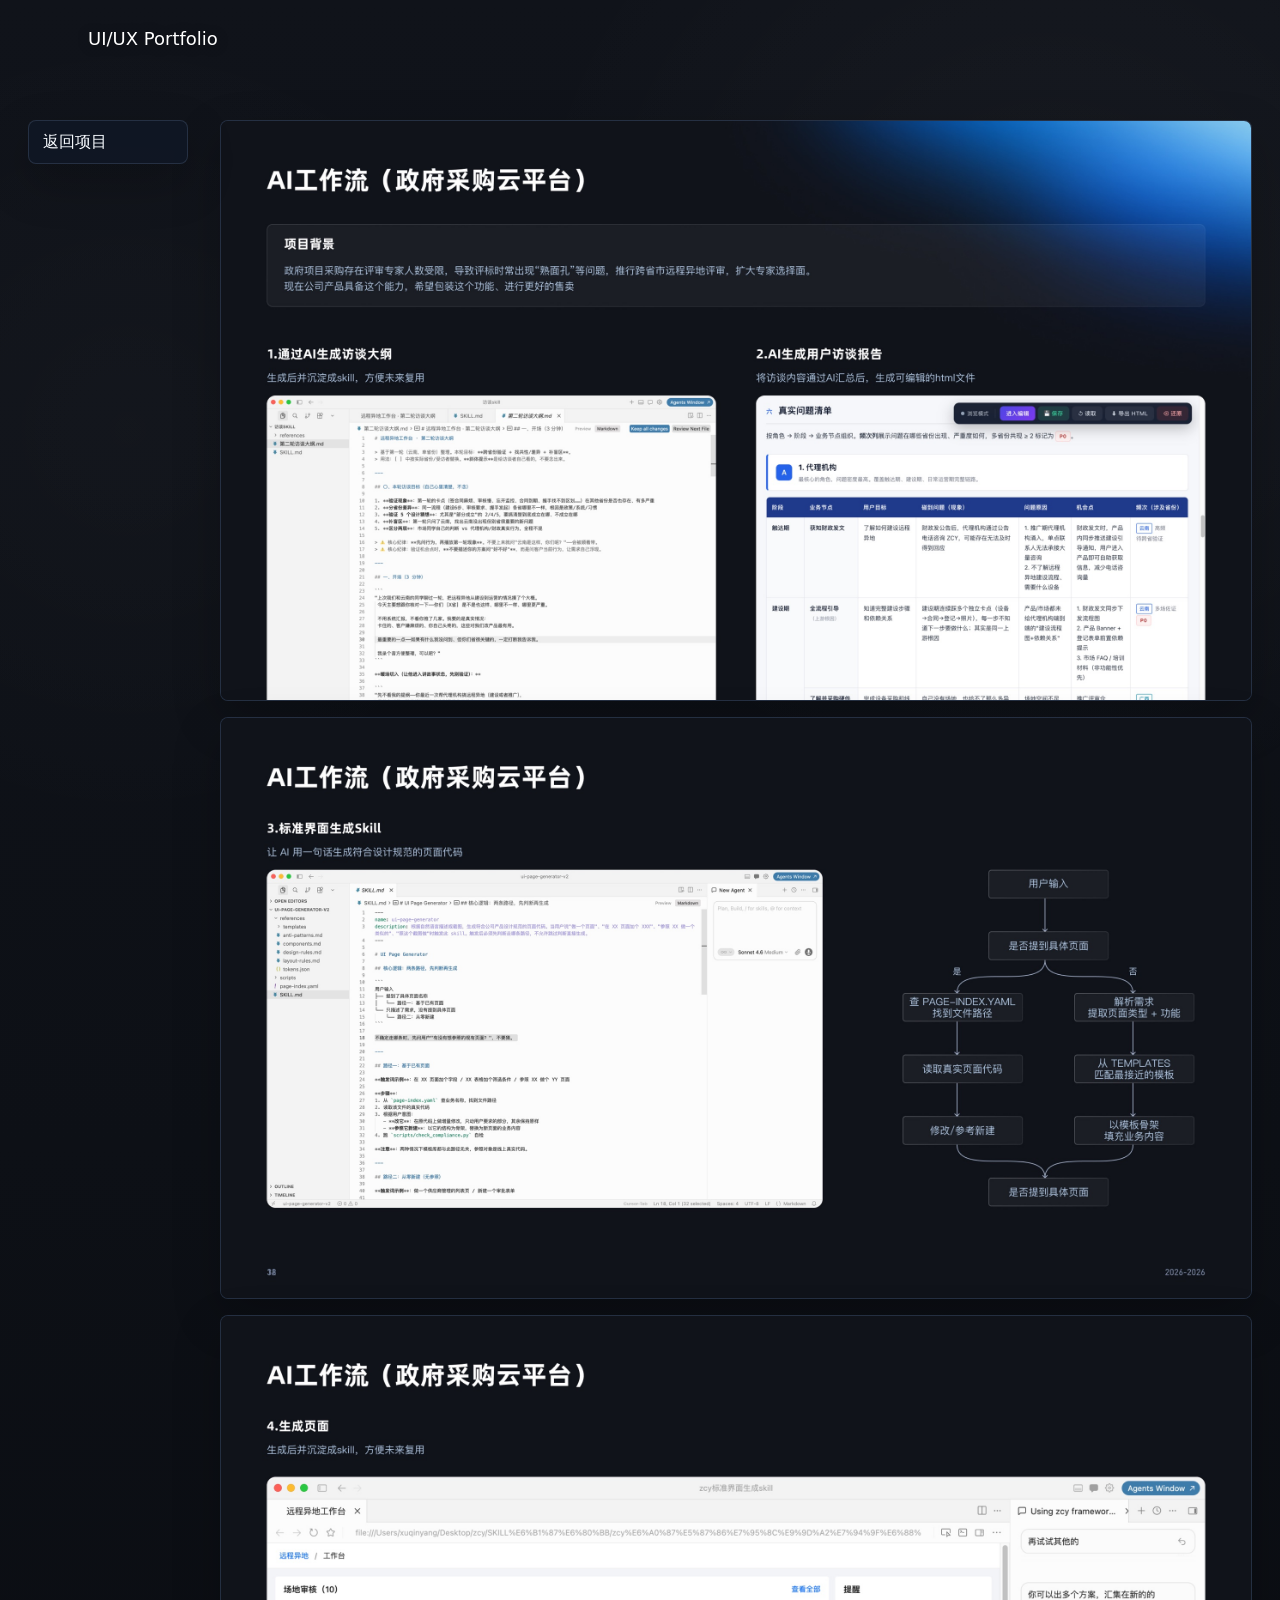
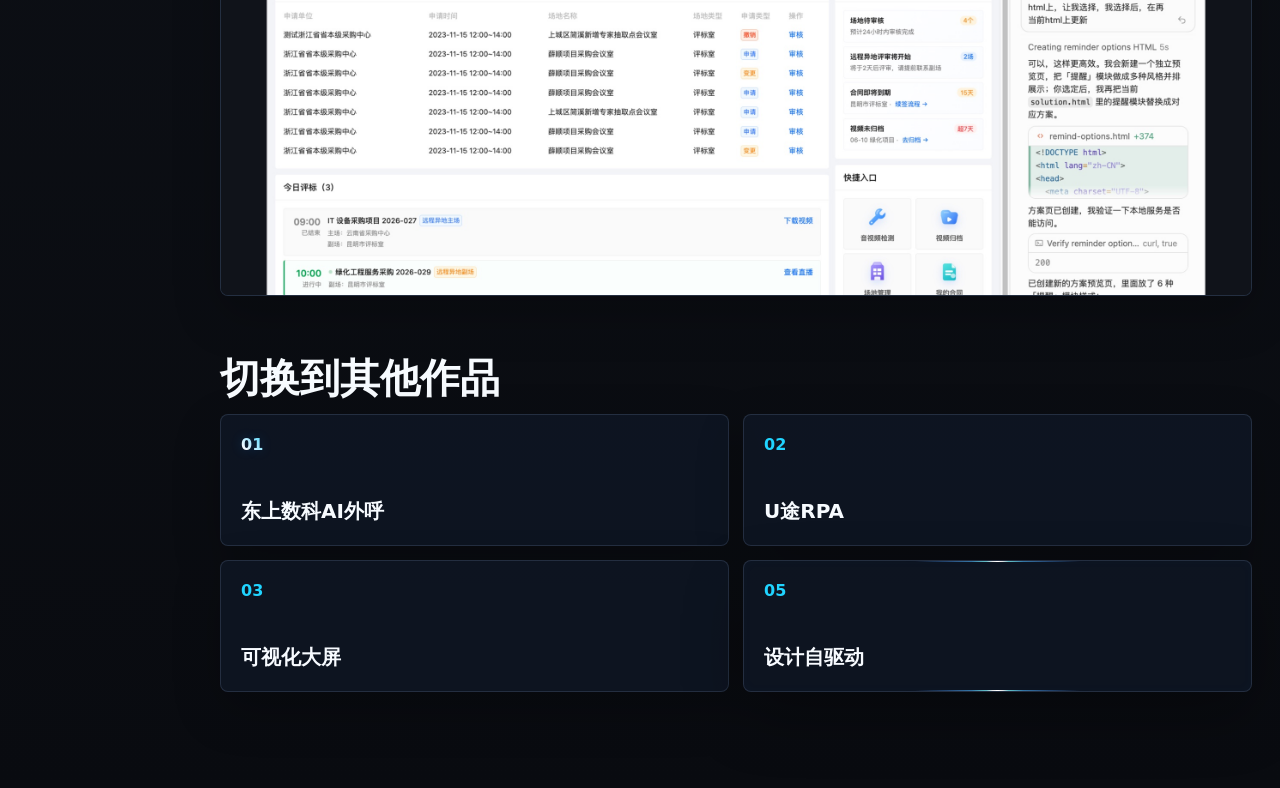
==== commit 277bc8ac: "remove nav items (简介/工作经历/精选案例) from project detail pages" ====
--- a/project-ai-workflow.html
+++ b/project-ai-workflow.html
@@ -11,8 +11,6 @@
     <div class="site-shell">
       <header class="topbar">
         <a class="brand" href="index.html#top" aria-label="返回首页"><strong>UI/UX Portfolio</strong></a>
-        <button class="nav-toggle" type="button" aria-label="打开导航" aria-expanded="false"><span></span><span></span></button>
-        <nav class="main-nav" aria-label="页面导航"><a href="index.html#profile">简介</a><a href="index.html#experience">工作经历</a><a href="index.html#cases" class="active">精选案例</a></nav>
       </header>
 
       <main class="project-page">
@@ -21,9 +19,9 @@
         </aside>
         <div class="project-detail">
           <section class="project-section">
-            <button class="project-image-frame" data-original="素材/31.png" type="button" id="project-name"><img src="assets/slides/31.jpg" alt="AI 工作流设计探索一" /></button>
-            <button class="project-image-frame" data-original="素材/32.png" type="button"><img src="assets/slides/32.jpg" alt="AI 工作流设计探索二" loading="lazy" /></button>
-            <button class="project-image-frame" data-original="素材/33.png" type="button"><img src="assets/slides/33.jpg" alt="AI 工作流设计探索三" loading="lazy" /></button>
+            <button class="project-image-frame" data-original="assets/slides/31.jpg" type="button" id="project-name"><img src="assets/slides/31.jpg" alt="AI 工作流设计探索一" /></button>
+            <button class="project-image-frame" data-original="assets/slides/32.jpg" type="button"><img src="assets/slides/32.jpg" alt="AI 工作流设计探索二" loading="lazy" /></button>
+            <button class="project-image-frame" data-original="assets/slides/33.jpg" type="button"><img src="assets/slides/33.jpg" alt="AI 工作流设计探索三" loading="lazy" /></button>
           </section>
 
           <section class="project-switch" id="switch"><div><h2>切换到其他作品</h2></div><div class="project-switch-grid"><a class="project-switch-card" href="project-bot.html"><span class="gradient-number-preview">01</span><strong>东上数科AI外呼</strong></a><a class="project-switch-card" href="project-rpa.html"><span>02</span><strong>U途RPA</strong></a><a class="project-switch-card" href="project-dashboard.html"><span>03</span><strong>可视化大屏</strong></a><a class="project-switch-card is-next-project" href="project-design-driven.html"><span>05</span><strong>设计自驱动</strong></a></div></section>
